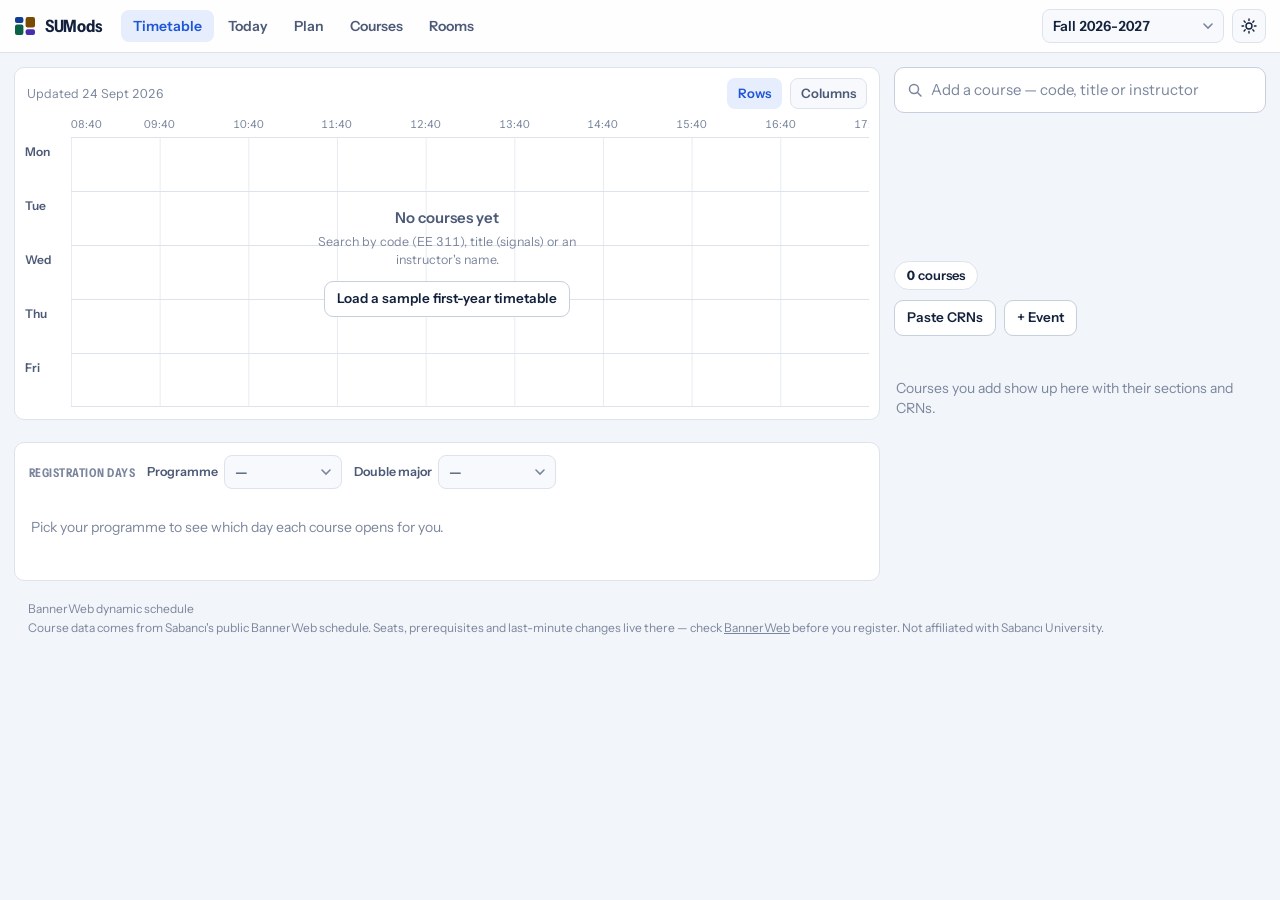
==== index.html @ 127caf5e "requirements popup with course pool, unify programme pickers, tighten grid spacing" ====
<!doctype html>
<html lang="en">
<head>
<meta charset="utf-8">
<meta name="viewport" content="width=device-width, initial-scale=1, viewport-fit=cover">
<title>SUMods — Sabancı timetable planner</title>
<meta name="description" content="Build your Sabancı University timetable from the live BannerWeb schedule: search courses, swap sections, spot clashes and copy CRNs for registration.">
<meta name="theme-color" content="#f2f5f9">
<link rel="preconnect" href="https://fonts.googleapis.com">
<link rel="preconnect" href="https://fonts.gstatic.com" crossorigin>
<link rel="stylesheet" href="https://fonts.googleapis.com/css2?family=Instrument+Sans:wdth,wght@75..100,400..700&display=swap">
<link rel="stylesheet" href="app.css">
<link rel="manifest" href="manifest.webmanifest">
<link rel="apple-touch-icon" href="icons/icon-192.png">
<link rel="icon" href="icons/icon-192.png">
</head>
<body>

<header class="topbar">
  <div class="brand">
    <svg width="22" height="22" viewBox="0 0 22 22" aria-hidden="true">
      <rect x="1" y="2" width="8.4" height="6" rx="2" fill="var(--c0-ink)"></rect>
      <rect x="11.6" y="2" width="9.4" height="10.6" rx="2" fill="var(--c2-ink)"></rect>
      <rect x="1" y="9.6" width="8.4" height="10.4" rx="2" fill="var(--c1-ink)"></rect>
      <rect x="11.6" y="14.2" width="9.4" height="5.8" rx="2" fill="var(--c4-ink)"></rect>
    </svg>
    <span>SUMods</span>
  </div>
  <nav class="tabs" role="tablist" aria-label="Sections">
    <button type="button" role="tab" data-view="timetable" aria-selected="true">Timetable</button>
    <button type="button" role="tab" data-view="today" aria-selected="false">Today</button>
    <button type="button" role="tab" data-view="plan" aria-selected="false">Plan</button>
    <button type="button" role="tab" data-view="courses" aria-selected="false">Courses</button>
    <button type="button" role="tab" data-view="rooms" aria-selected="false">Rooms</button>
  </nav>
  <div class="topbar-right">
    <select class="select" id="term-select" aria-label="Term"></select>
    <button class="icon-btn" id="theme-btn" type="button" aria-label="Theme"></button>
  </div>
</header>

<main>
  <div class="banner" id="preview-banner" hidden>
    <span>You're looking at a shared timetable.</span>
    <button class="btn primary" id="preview-keep" type="button">Save as mine</button>
    <button class="btn quiet" id="preview-drop" type="button">Back to my timetable</button>
  </div>

  <!-- ----------------------------------------------------------------- plan -->
  <section class="view" id="view-plan" hidden>
    <div id="plan-body"></div>
  </section>

  <!-- ---------------------------------------------------------------- today -->
  <section class="view" id="view-today" hidden>
    <div class="card today-card" id="today-body"></div>
  </section>

  <!-- ------------------------------------------------------------ timetable -->
  <section class="view" id="view-timetable">
    <div class="tt-layout">
      <div class="pane-search">
        <div class="search-wrap">
          <div class="search-field">
            <svg width="16" height="16" viewBox="0 0 16 16" fill="none" stroke="currentColor" stroke-width="1.5" stroke-linecap="round" aria-hidden="true"><circle cx="7" cy="7" r="4.5"></circle><path d="M10.5 10.5L14 14"></path></svg>
            <input id="search" type="search" autocomplete="off" spellcheck="false" placeholder="Add a course — code, title or instructor" aria-label="Add a course">
            <button class="search-clear" id="search-clear" type="button" aria-label="Clear">✕</button>
          </div>
          <div class="results" id="search-results" hidden></div>
        </div>
      </div>

      <div class="pane-grid">
        <div class="swapbar" id="swapbar" hidden></div>
        <div class="card grid-card">
          <div class="tt-toolbar">
            <span class="tt-meta" id="term-note"></span>
            <span class="spacer"></span>
            <button class="chip-btn" type="button" data-orientation="h" title="Days down the side">Rows</button>
            <button class="chip-btn" type="button" data-orientation="v" title="Days across the top">Columns</button>
          </div>
          <div id="grid"></div>
          <p class="tt-hint" id="hint" hidden>Tap a class to see the other slots it's taught in.</p>
        </div>
        <div class="tba-strip" id="tba-strip"></div>
        <div class="regdays card" id="regdays"></div>
      </div>

      <div class="pane-side">
        <div class="summary" id="summary"></div>
        <div class="actions" id="actions"></div>
        <div class="finals" id="finals"></div>
        <div class="course-list" id="course-list"></div>
      </div>
    </div>
  </section>

  <!-- -------------------------------------------------------------- courses -->
  <section class="view" id="view-courses" hidden>
    <div class="filters">
      <div class="search-wrap">
        <div class="search-field">
          <svg width="16" height="16" viewBox="0 0 16 16" fill="none" stroke="currentColor" stroke-width="1.5" stroke-linecap="round" aria-hidden="true"><circle cx="7" cy="7" r="4.5"></circle><path d="M10.5 10.5L14 14"></path></svg>
          <input id="cat-search" type="search" autocomplete="off" placeholder="Filter courses" aria-label="Filter courses">
        </div>
      </div>
      <select class="select" id="cat-subject" aria-label="Subject"></select>
      <div class="seg" id="cat-level">
        <button type="button" data-level="all" aria-pressed="true">All</button>
        <button type="button" data-level="ug" aria-pressed="false">Undergrad</button>
        <button type="button" data-level="gr" aria-pressed="false">Graduate</button>
      </div>
      <span class="cat-sub" id="cat-count"></span>
    </div>
    <div class="catalog" id="catalog"></div>
  </section>

  <!-- ---------------------------------------------------------------- rooms -->
  <section class="view" id="view-rooms" hidden>
    <div class="filters">
      <div class="search-wrap">
        <div class="search-field">
          <svg width="16" height="16" viewBox="0 0 16 16" fill="none" stroke="currentColor" stroke-width="1.5" stroke-linecap="round" aria-hidden="true"><circle cx="7" cy="7" r="4.5"></circle><path d="M10.5 10.5L14 14"></path></svg>
          <input id="room-search" type="search" autocomplete="off" placeholder="Filter rooms, e.g. FENS G0" aria-label="Filter rooms">
        </div>
      </div>
      <select class="select" id="room-day" aria-label="Day"></select>
      <select class="select" id="room-time" aria-label="Time"></select>
    </div>
    <div id="room-free"></div>
    <div class="room-grid-wrap" id="room-grid-wrap"></div>
  </section>

  <footer>
    <span id="source-note"></span><br>
    Course data comes from Sabancı's public BannerWeb schedule. Seats, prerequisites and last-minute changes live there —
    check <a href="https://suis.sabanciuniv.edu/prod/bwckschd.p_disp_dyn_sched" target="_blank" rel="noopener">BannerWeb</a> before you register.
    Not affiliated with Sabancı University.
  </footer>
</main>

<nav class="tabbar" aria-label="Sections">
  <button type="button" data-view="timetable" aria-selected="true">
    <svg width="18" height="18" viewBox="0 0 16 16" fill="none" stroke="currentColor" stroke-width="1.4" aria-hidden="true"><rect x="1.5" y="2.5" width="13" height="11" rx="1.5"></rect><path d="M1.5 6h13M6 6v7.5"></path></svg>
    Timetable
  </button>
  <button type="button" data-view="today" aria-selected="false">
    <svg width="18" height="18" viewBox="0 0 16 16" fill="none" stroke="currentColor" stroke-width="1.4" aria-hidden="true"><circle cx="8" cy="8" r="6.2"></circle><path d="M8 4.6V8l2.4 1.6"></path></svg>
    Today
  </button>
  <button type="button" data-view="plan" aria-selected="false">
    <svg width="18" height="18" viewBox="0 0 16 16" fill="none" stroke="currentColor" stroke-width="1.4" aria-hidden="true"><rect x="1.8" y="2.6" width="12.4" height="10.8" rx="1.6"></rect><path d="M1.8 6.2h12.4M5.6 6.2v7.2M10 2.6v10.8"></path></svg>
    Plan
  </button>
  <button type="button" data-view="courses" aria-selected="false">
    <svg width="18" height="18" viewBox="0 0 16 16" fill="none" stroke="currentColor" stroke-width="1.4" aria-hidden="true"><path d="M2.5 3.5h4a2 2 0 012 2v8a1.6 1.6 0 00-1.4-1H2.5zM13.5 3.5h-4a2 2 0 00-2 2v8a1.6 1.6 0 011.4-1h4.6z"></path></svg>
    Courses
  </button>
  <button type="button" data-view="rooms" aria-selected="false">
    <svg width="18" height="18" viewBox="0 0 16 16" fill="none" stroke="currentColor" stroke-width="1.4" aria-hidden="true"><path d="M4 2.5h8v11H4z"></path><circle cx="9.7" cy="8.2" r=".7" fill="currentColor" stroke="none"></circle></svg>
    Rooms
  </button>
</nav>

<div id="toast-host"></div>

<dialog id="dlg-crn">
  <div class="dlg-head">
    <h2>CRNs</h2>
    <button class="icon-btn" type="button" data-close aria-label="Close">✕</button>
  </div>
  <div class="dlg-body" id="crn-body"></div>
</dialog>

<dialog id="dlg-course">
  <div class="dlg-head">
    <h2 id="course-dlg-title">Course</h2>
    <button class="icon-btn" type="button" data-close aria-label="Close">✕</button>
  </div>
  <div class="dlg-body" id="course-body"></div>
  <div class="dlg-foot">
    <button class="btn primary" id="course-add" type="button">Add to timetable</button>
    <button class="btn quiet" type="button" data-close>Close</button>
  </div>
</dialog>

<dialog id="dlg-requirements" class="dlg-wide">
  <div class="dlg-head">
    <h2 id="req-dlg-title">Programme</h2>
    <button class="icon-btn" type="button" data-close aria-label="Close">✕</button>
  </div>
  <div class="req-tabs" id="req-tabs"></div>
  <div class="dlg-body" id="req-dlg-body"></div>
  <div class="dlg-foot">
    <button class="btn quiet" type="button" data-close>Close</button>
  </div>
</dialog>

<dialog id="dlg-event">
  <div class="dlg-head">
    <h2>Your own event</h2>
    <button class="icon-btn" type="button" data-close aria-label="Close">✕</button>
  </div>
  <div class="dlg-body">
    <p>Club meetings, a job, the gym — anything that isn't a course. It takes part in clash checks,
       the optimiser, the calendar file and the image.</p>
    <div class="event-grid">
      <label class="full">Title<input type="text" id="event-title" maxlength="40" placeholder="IEEE board meeting"></label>
      <label>Day<select class="select" id="event-day"></select></label>
      <label>Starts<input type="time" id="event-start" step="300"></label>
      <label>Ends<input type="time" id="event-end" step="300"></label>
      <label class="full">Where<input type="text" id="event-place" maxlength="40" placeholder="UC G030"></label>
    </div>
    <div class="palette" id="event-colors"></div>
  </div>
  <div class="dlg-foot">
    <button class="btn primary" id="event-save" type="button">Save</button>
    <button class="btn quiet" id="event-delete" type="button" hidden>Delete</button>
    <button class="btn quiet" type="button" data-close>Cancel</button>
  </div>
</dialog>

<dialog id="dlg-import">
  <div class="dlg-head">
    <h2>Import transcript</h2>
    <button class="icon-btn" type="button" data-close aria-label="Close">✕</button>
  </div>
  <div class="dlg-body" id="import-body"></div>
  <div class="dlg-foot">
    <button class="btn primary" id="import-apply" type="button" disabled>Add to my plan</button>
    <button class="btn quiet" type="button" data-close>Cancel</button>
  </div>
</dialog>

<dialog id="dlg-export">
  <div class="dlg-head">
    <h2>Add to calendar</h2>
    <button class="icon-btn" type="button" data-close aria-label="Close">✕</button>
  </div>
  <div class="dlg-body" id="export-body"></div>
  <div class="dlg-foot">
    <button class="btn primary" id="export-run" type="button">Download .ics</button>
    <button class="btn quiet" type="button" data-close>Cancel</button>
  </div>
</dialog>

<dialog id="dlg-arrange">
  <div class="dlg-head">
    <h2>Optimiser</h2>
    <button class="icon-btn" type="button" data-close aria-label="Close">✕</button>
  </div>
  <div class="dlg-body">
    <p>Goes through every valid section combination of the courses in your timetable and ranks the
       ones that fit what you ask for. Nothing changes until you pick an option.</p>
    <div class="opt-grid">
      <label>No class before<select class="select" id="opt-earliest">
        <option value="0">any time</option>
        <option value="580">09:40</option>
        <option value="640">10:40</option>
        <option value="700">11:40</option>
        <option value="760">12:40</option>
      </select></label>
      <label>Done by<select class="select" id="opt-latest">
        <option value="0">any time</option>
        <option value="930">15:30</option>
        <option value="990">16:30</option>
        <option value="1050">17:30</option>
        <option value="1110">18:30</option>
      </select></label>
    </div>
    <label class="opt"><input type="checkbox" id="opt-lunch"><span>Keep 12:40–13:30 free for lunch</span></label>
    <label class="opt"><input type="checkbox" id="opt-days" checked><span>Fewer days on campus</span></label>
    <label class="opt"><input type="checkbox" id="opt-gaps" checked><span>Fewer gaps between classes</span></label>
    <label class="opt"><input type="checkbox" id="opt-keep"><span>Keep the lecture sections I chose</span></label>
    <div class="opt" style="padding-bottom:0"><span>Keep a day clear</span></div>
    <div class="daychips">
      <button type="button" data-day="0" aria-pressed="false">Mon</button>
      <button type="button" data-day="1" aria-pressed="false">Tue</button>
      <button type="button" data-day="2" aria-pressed="false">Wed</button>
      <button type="button" data-day="3" aria-pressed="false">Thu</button>
      <button type="button" data-day="4" aria-pressed="false">Fri</button>
    </div>
    <div id="arrange-results"></div>
  </div>
  <div class="dlg-foot">
    <button class="btn primary" id="arrange-run" type="button">Find options</button>
    <button class="btn quiet" type="button" data-close>Close</button>
  </div>
</dialog>

<script src="config.js"></script>
<script src="app.js"></script>
<script>
  // offline use on a deployed site; the bundled single-file build carries its own data
  if ('serviceWorker' in navigator && location.protocol.startsWith('http') && !window.SUMODS_DATA) {
    window.addEventListener('load', () => navigator.serviceWorker.register('sw.js').catch(() => {}));
  }
</script>
</body>
</html>
---- app.css ----
/* SUMods — Sabancı University timetable planner */

:root {
  color-scheme: light;
  --ink: #13213c;
  --ink-2: #4c5a77;
  --ink-3: #7b869d;
  --paper: #f2f5f9;
  --surface: #ffffff;
  --surface-2: #f7f9fc;
  --rule: #dde3ec;
  --rule-2: #c6cfdd;
  --accent: #1f56d6;
  --accent-soft: #e6edfd;
  --accent-ink: #ffffff;
  --clash: #cc2038;
  --clash-soft: #fdeaec;
  --ok: #0d7a5f;
  --shadow: 0 6px 24px rgba(19, 33, 60, .13), 0 1px 3px rgba(19, 33, 60, .08);
  --radius: 10px;
  --lane: 54px;

  --c0-bg: #d9e6ff; --c0-ink: #123c97; --c0-edge: #a8c4f7;
  --c1-bg: #cdf0e6; --c1-ink: #0a6148; --c1-edge: #9adbc9;
  --c2-bg: #ffe6b6; --c2-ink: #7a4a00; --c2-edge: #f2c979;
  --c3-bg: #ffd9e0; --c3-ink: #9c1a3b; --c3-edge: #f5adbd;
  --c4-bg: #e5dcff; --c4-ink: #4c2cae; --c4-edge: #c3b2f4;
  --c5-bg: #d2eef8; --c5-ink: #0a566f; --c5-edge: #9bd3e8;
  --c6-bg: #ffdcc9; --c6-ink: #8e3a06; --c6-edge: #f5bb98;
  --c7-bg: #e2ecc6; --c7-ink: #465e08; --c7-edge: #c3d798;

  box-sizing: border-box;
  padding-top: env(safe-area-inset-top, 0px);
  padding-bottom: env(safe-area-inset-bottom, 0px);
}

@media (prefers-color-scheme: dark) {
  :root:not([data-theme="light"]) { color-scheme: dark; --ink: #e7ecf6; --ink-2: #a7b3c9; --ink-3: #7b8699;
    --paper: #0d1523; --surface: #141d2f; --surface-2: #19243a; --rule: #263248; --rule-2: #38465f;
    --accent: #7ba4ff; --accent-soft: #1c2c4d; --accent-ink: #0d1523; --clash: #ff6b81; --clash-soft: #3a1c26;
    --ok: #55c9a5; --shadow: 0 8px 28px rgba(0, 0, 0, .5), 0 1px 3px rgba(0, 0, 0, .4);
    --c0-bg: #1d3468; --c0-ink: #cadcff; --c0-edge: #2f4d90;
    --c1-bg: #104034; --c1-ink: #b6eedc; --c1-edge: #1d5f4e;
    --c2-bg: #4a3410; --c2-ink: #ffe1a6; --c2-edge: #6b4d1a;
    --c3-bg: #501d2b; --c3-ink: #ffcfd9; --c3-edge: #722b3f;
    --c4-bg: #32275f; --c4-ink: #ded3ff; --c4-edge: #483a85;
    --c5-bg: #103b4c; --c5-ink: #bfeaf7; --c5-edge: #1b566d;
    --c6-bg: #512710; --c6-ink: #ffd4bd; --c6-edge: #73391a;
    --c7-bg: #333f1b; --c7-ink: #dfeeb4; --c7-edge: #4b5c28;
  }
}

:root[data-theme="dark"] {
  color-scheme: dark; --ink: #e7ecf6; --ink-2: #a7b3c9; --ink-3: #7b8699;
  --paper: #0d1523; --surface: #141d2f; --surface-2: #19243a; --rule: #263248; --rule-2: #38465f;
  --accent: #7ba4ff; --accent-soft: #1c2c4d; --accent-ink: #0d1523; --clash: #ff6b81; --clash-soft: #3a1c26;
  --ok: #55c9a5; --shadow: 0 8px 28px rgba(0, 0, 0, .5), 0 1px 3px rgba(0, 0, 0, .4);
  --c0-bg: #1d3468; --c0-ink: #cadcff; --c0-edge: #2f4d90;
  --c1-bg: #104034; --c1-ink: #b6eedc; --c1-edge: #1d5f4e;
  --c2-bg: #4a3410; --c2-ink: #ffe1a6; --c2-edge: #6b4d1a;
  --c3-bg: #501d2b; --c3-ink: #ffcfd9; --c3-edge: #722b3f;
  --c4-bg: #32275f; --c4-ink: #ded3ff; --c4-edge: #483a85;
  --c5-bg: #103b4c; --c5-ink: #bfeaf7; --c5-edge: #1b566d;
  --c6-bg: #512710; --c6-ink: #ffd4bd; --c6-edge: #73391a;
  --c7-bg: #333f1b; --c7-ink: #dfeeb4; --c7-edge: #4b5c28;
}

.c0 { --bg: var(--c0-bg); --fg: var(--c0-ink); --edge: var(--c0-edge); }
.c1 { --bg: var(--c1-bg); --fg: var(--c1-ink); --edge: var(--c1-edge); }
.c2 { --bg: var(--c2-bg); --fg: var(--c2-ink); --edge: var(--c2-edge); }
.c3 { --bg: var(--c3-bg); --fg: var(--c3-ink); --edge: var(--c3-edge); }
.c4 { --bg: var(--c4-bg); --fg: var(--c4-ink); --edge: var(--c4-edge); }
.c5 { --bg: var(--c5-bg); --fg: var(--c5-ink); --edge: var(--c5-edge); }
.c6 { --bg: var(--c6-bg); --fg: var(--c6-ink); --edge: var(--c6-edge); }
.c7 { --bg: var(--c7-bg); --fg: var(--c7-ink); --edge: var(--c7-edge); }

*, *::before, *::after { box-sizing: inherit; }

html { scroll-padding-top: env(safe-area-inset-top, 0px); -webkit-text-size-adjust: 100%; }

body {
  margin: 0;
  background: var(--paper);
  color: var(--ink);
  font-family: "Instrument Sans", ui-sans-serif, system-ui, "Segoe UI", Roboto, "Helvetica Neue", Arial, sans-serif;
  font-size: 15px;
  line-height: 1.45;
  font-variant-numeric: tabular-nums;
  padding-bottom: 12px;
}

button, input, select, textarea { font: inherit; color: inherit; }
button { cursor: pointer; }
a { color: var(--accent); }

:focus-visible { outline: 2px solid var(--accent); outline-offset: 2px; border-radius: 4px; }

.sr { position: absolute; width: 1px; height: 1px; padding: 0; margin: -1px; overflow: hidden; clip-path: inset(50%); white-space: nowrap; }

/* ---------------------------------------------------------------- top bar */

.topbar {
  position: sticky;
  top: env(safe-area-inset-top, 0px);
  z-index: 40;
  display: flex;
  align-items: center;
  gap: 14px;
  padding: 9px max(14px, env(safe-area-inset-left)) 9px max(14px, env(safe-area-inset-right));
  background: color-mix(in srgb, var(--surface) 88%, transparent);
  backdrop-filter: blur(12px);
  border-bottom: 1px solid var(--rule);
}

.brand { display: flex; align-items: center; gap: 9px; font-weight: 700; letter-spacing: -.015em; font-size: 17px; }
.brand svg { display: block; }
.brand span { font-stretch: 88%; }

.tabs { display: none; gap: 2px; margin-left: 6px; }
.tabs button {
  border: 0; background: none; color: var(--ink-2); padding: 6px 12px; border-radius: 8px;
  font-weight: 600; font-size: 14px;
}
.tabs button[aria-selected="true"] { background: var(--accent-soft); color: var(--accent); }
.tabs button:hover { color: var(--ink); }

.topbar-right { margin-left: auto; display: flex; align-items: center; gap: 8px; }

.select {
  appearance: none; -webkit-appearance: none;
  background: var(--surface-2) url("data:image/svg+xml,%3Csvg xmlns='http://www.w3.org/2000/svg' width='10' height='7'%3E%3Cpath d='M1 1l4 4 4-4' fill='none' stroke='%237b869d' stroke-width='1.6' stroke-linecap='round'/%3E%3C/svg%3E") no-repeat right 10px center;
  border: 1px solid var(--rule); border-radius: 8px;
  padding: 6px 28px 6px 10px; font-size: 14px; font-weight: 600; max-width: 62vw;
  text-overflow: ellipsis;
}

.icon-btn {
  width: 34px; height: 34px; display: grid; place-items: center;
  border: 1px solid var(--rule); border-radius: 8px; background: var(--surface-2);
}
.icon-btn:hover { border-color: var(--rule-2); }

/* ---------------------------------------------------------------- layout */

main { padding: 14px max(14px, env(safe-area-inset-left)) 0 max(14px, env(safe-area-inset-right)); }
.view[hidden] { display: none; }

.tt-layout { display: grid; gap: 14px; grid-template-areas: "search" "grid" "side"; }
.pane-search { grid-area: search; }
.pane-grid { grid-area: grid; min-width: 0; }
.pane-side { grid-area: side; min-width: 0; }

@media (min-width: 1080px) {
  .tt-layout {
    grid-template-columns: minmax(0, 1fr) 372px;
    grid-template-areas: "grid search" "grid side";
    align-items: start;
  }
  .pane-side { position: sticky; top: 76px; max-height: calc(100dvh - 96px); overflow: auto; padding-right: 2px; }
}

.card { background: var(--surface); border: 1px solid var(--rule); border-radius: var(--radius); }

/* ---------------------------------------------------------------- search */

.search-wrap { position: relative; }
.search-field { display: flex; align-items: center; gap: 8px; background: var(--surface); border: 1px solid var(--rule-2); border-radius: var(--radius); padding: 0 12px; }
.search-field:focus-within { border-color: var(--accent); box-shadow: 0 0 0 3px var(--accent-soft); }
.search-field svg { flex: none; color: var(--ink-3); }
.search-field input { flex: 1; border: 0; background: none; padding: 11px 0; font-size: 15px; min-width: 0; appearance: none; -webkit-appearance: none; }
.search-field input:focus { outline: none; }
.search-field input::placeholder { color: var(--ink-3); }
.search-clear { border: 0; background: none; color: var(--ink-3); padding: 4px; display: none; }
.search-field.filled .search-clear { display: block; }

.results {
  position: absolute; left: 0; right: 0; top: calc(100% + 6px); z-index: 30;
  background: var(--surface); border: 1px solid var(--rule); border-radius: var(--radius);
  box-shadow: var(--shadow); max-height: min(58vh, 420px); overflow: auto; padding: 4px;
}
.results[hidden] { display: none; }
.res {
  display: flex; align-items: baseline; gap: 8px; width: 100%; text-align: left;
  border: 0; background: none; border-radius: 8px; padding: 8px 10px;
}
.res:hover, .res.active { background: var(--surface-2); }
.res.active { box-shadow: inset 0 0 0 1px var(--rule-2); }
.res-code { font-weight: 700; font-stretch: 84%; letter-spacing: .01em; flex: none; }
.res-title { color: var(--ink-2); font-size: 13.5px; overflow: hidden; text-overflow: ellipsis; white-space: nowrap; }
.res-tag { margin-left: auto; flex: none; font-size: 12px; color: var(--ink-3); }
.res-tag.added { color: var(--ok); font-weight: 600; }
.res-empty { padding: 12px; color: var(--ink-3); font-size: 14px; }

/* ---------------------------------------------------------------- timetable */

.grid-card { padding: 10px 10px 12px; overflow: hidden; }

.tt-toolbar { display: flex; align-items: center; gap: 8px; padding: 0 2px 8px; }
.tt-toolbar .spacer { flex: 1; }
.chip-btn {
  border: 1px solid var(--rule); background: var(--surface-2); border-radius: 8px;
  padding: 5px 10px; font-size: 13px; font-weight: 600; color: var(--ink-2);
  display: inline-flex; align-items: center; gap: 6px;
}
.chip-btn:hover { border-color: var(--rule-2); color: var(--ink); }
.chip-btn[aria-pressed="true"] { background: var(--accent-soft); border-color: transparent; color: var(--accent); }
.tt-meta { font-size: 12.5px; color: var(--ink-3); }

.tt-scroll { overflow-x: auto; overflow-y: hidden; }
.tt-hint { margin: 8px 2px 0; font-size: 12.5px; color: var(--ink-3); }
.tt-hint[hidden] { display: none; }

.tt { --label-w: 46px; user-select: none; }
.tt-h { min-width: calc(var(--label-w) + var(--hours) * 78px); }
.tt-row { display: grid; grid-template-columns: var(--label-w) minmax(0, 1fr); }
.tt-axis { position: relative; height: 20px; }
.tt-tick { position: absolute; top: 0; font-size: 11px; color: var(--ink-3); transform: translateX(-50%); }
.tt-tick:first-child { transform: none; }
.tt-dlabel { font-size: 12px; font-weight: 600; color: var(--ink-2); padding-top: 6px; }
.tt-dlabel.today { color: var(--accent); }
.tt-track {
  position: relative; height: calc(var(--lanes) * var(--lane));
  border-top: 1px solid var(--rule);
  background-image: linear-gradient(to right, color-mix(in srgb, var(--rule) 70%, transparent) 1px, transparent 1px);
  background-size: calc(100% / var(--hours)) 100%;
}
.tt-row:last-child .tt-track { border-bottom: 1px solid var(--rule); }

.tt-v { --ppm: .86; }
.tt-vhead, .tt-vbody { display: grid; grid-template-columns: var(--label-w) repeat(var(--days), minmax(0, 1fr)); }
.tt-vhead { position: sticky; top: 0; background: var(--surface); z-index: 5; }
.tt-vname { font-size: 12px; font-weight: 600; color: var(--ink-2); text-align: center; padding: 2px 0 6px; }
.tt-vname.today { color: var(--accent); }
.tt-vbody { position: relative; margin-top: 9px; height: calc(var(--mins) * var(--ppm) * 1px); }
.tt-vaxis { position: relative; border-right: 1px solid var(--rule); }
.tt-vaxis span { position: absolute; right: 6px; font-size: 11px; color: var(--ink-3); transform: translateY(-6px); }
.tt-vcol {
  position: relative; border-right: 1px solid var(--rule);
  background-image: linear-gradient(to bottom, color-mix(in srgb, var(--rule) 70%, transparent) 1px, transparent 1px);
  background-size: 100% calc(60 * var(--ppm) * 1px);
}
.tt-vcol:last-child { border-right: 0; }

.blk {
  position: absolute; border: 0; border-radius: 9px; padding: 4px 7px; overflow: hidden;
  text-align: left; display: block; background: var(--bg); color: var(--fg);
  box-shadow: inset 0 0 0 1px var(--edge), 0 1px 2px rgba(19, 33, 60, .07);
  font-size: 12px; line-height: 1.25;
}
.blk .b-code {
  display: block; font-weight: 700; font-stretch: 78%; letter-spacing: .01em; font-size: 12.5px;
  white-space: nowrap; overflow: hidden; text-overflow: ellipsis;
}
.tt-v .blk { font-size: 11.5px; line-height: 1.2; padding: 3px 6px; }
.tt-v .blk .b-code { font-size: 11.5px; }
.blk.short .b-code, .blk.tiny .b-code { font-size: 11px; }
.blk .b-grp {
  display: block; font-weight: 600; font-stretch: 84%; opacity: .85;
  white-space: nowrap; overflow: hidden; text-overflow: ellipsis;
}
.blk .b-where { display: block; font-stretch: 78%; opacity: .72; white-space: nowrap; text-overflow: ellipsis; overflow: hidden; }
.blk.short .b-where { display: none; }
.blk.tiny .b-grp, .blk.tiny .b-where { display: none; }
.blk.clash { box-shadow: inset 0 0 0 2px var(--clash), 0 1px 3px rgba(19, 33, 60, .1); }
.blk.dim { opacity: .4; }
.blk.active { box-shadow: inset 0 0 0 2px var(--accent), 0 1px 3px rgba(19, 33, 60, .1); }
.blk.ghost {
  background: color-mix(in srgb, var(--bg) 40%, var(--surface));
  border: 2px dashed color-mix(in srgb, var(--fg) 65%, transparent);
  box-shadow: none;
}
.blk.ghost:hover { background: var(--bg); border-color: var(--fg); }
.blk.ghost.will-clash { border-color: var(--clash); color: var(--clash); }

.now-line { position: absolute; background: var(--clash); pointer-events: none; z-index: 4; }
.tt-h .now-line { top: 0; bottom: 0; width: 2px; }
.tt-v .now-line { left: 0; right: 0; height: 2px; }

.tt-empty { position: absolute; inset: 0; display: grid; place-items: center; text-align: center; padding: 20px; }
.tt-empty p { margin: 0 0 4px; color: var(--ink-2); font-weight: 600; }
.tt-empty small { color: var(--ink-3); display: block; max-width: 34ch; margin: 0 auto 12px; }

.swapbar {
  display: flex; align-items: center; gap: 10px; margin-bottom: 10px;
  background: var(--accent-soft); color: var(--accent); border-radius: var(--radius); padding: 8px 10px; font-size: 13.5px; font-weight: 600;
}
.swapbar[hidden] { display: none; }
.swapbar button { margin-left: auto; border: 0; background: var(--accent); color: var(--accent-ink); border-radius: 7px; padding: 5px 11px; font-size: 13px; font-weight: 600; }

.tba-strip { display: flex; flex-wrap: wrap; gap: 6px; margin-top: 10px; align-items: center; font-size: 12.5px; color: var(--ink-3); }
.tba-strip .tba-item { background: var(--surface-2); border: 1px solid var(--rule); border-radius: 999px; padding: 3px 9px; color: var(--ink-2); font-weight: 600; }

/* ---------------------------------------------------------------- summary + course list */

.summary { display: flex; flex-wrap: wrap; gap: 8px; align-items: center; margin-bottom: 10px; }
.stat { background: var(--surface); border: 1px solid var(--rule); border-radius: 999px; padding: 4px 12px; font-size: 13px; font-weight: 600; }
.stat b { font-weight: 700; }
.stat.warn { color: var(--clash); border-color: color-mix(in srgb, var(--clash) 40%, var(--rule)); background: var(--clash-soft); }
.actions { display: flex; flex-wrap: wrap; gap: 8px; margin-bottom: 12px; }
.btn {
  border: 1px solid var(--rule-2); background: var(--surface); border-radius: 9px; padding: 7px 12px;
  font-size: 13.5px; font-weight: 600; display: inline-flex; align-items: center; gap: 7px;
}
.btn:hover { border-color: var(--ink-3); }
.btn.primary { background: var(--accent); border-color: transparent; color: var(--accent-ink); }
.btn.primary:hover { filter: brightness(1.06); }
.btn.quiet { border-color: transparent; background: none; color: var(--ink-2); }
.btn.quiet:hover { background: var(--surface-2); }

.course-list { display: grid; gap: 10px; }
.course {
  background: var(--surface); border: 1px solid var(--rule); border-radius: var(--radius);
  padding: 10px 12px 11px; border-left: 4px solid var(--edge);
}
.course.hidden-course { opacity: .55; }
.course-top { display: flex; align-items: flex-start; gap: 8px; }
.course-code { font-weight: 700; font-stretch: 84%; letter-spacing: .01em; }
.course-title { color: var(--ink-2); font-size: 13.5px; }
.course-top .grow { flex: 1; min-width: 0; }
.course-btns { display: flex; gap: 2px; flex: none; }
.course-btns button { border: 0; background: none; color: var(--ink-3); border-radius: 7px; width: 28px; height: 28px; display: grid; place-items: center; }
.course-btns button:hover { background: var(--surface-2); color: var(--ink); }
.swatch { width: 15px; height: 15px; border-radius: 5px; border: 0; background: var(--bg); box-shadow: inset 0 0 0 1px var(--edge); margin-top: 4px; flex: none; }
.palette { display: flex; gap: 6px; margin: 8px 0 2px; }
.palette button { width: 22px; height: 22px; border-radius: 6px; border: 0; box-shadow: inset 0 0 0 1px var(--edge); }
.palette button[aria-pressed="true"] { outline: 2px solid var(--ink); outline-offset: 2px; }

.comp-row { display: grid; grid-template-columns: auto minmax(0, 1fr); gap: 8px; align-items: center; margin-top: 8px; }
.comp-name { font-size: 12.5px; font-weight: 700; font-stretch: 84%; color: var(--ink-2); }
.comp-row select { width: 100%; }
.course-note { font-size: 12.5px; color: var(--ink-3); margin-top: 7px; }
.course-note.clash { color: var(--clash); font-weight: 600; }
.course-note.muted { color: var(--ink-3); font-size: 12.5px; }
.note-action { border: 0; background: none; padding: 0; font: inherit; font-weight: 700; color: inherit; text-decoration: underline; cursor: pointer; }
.course-note.clash .note-action { color: var(--clash); }
.course-note.muted .note-action { color: var(--accent); }

.empty-note { color: var(--ink-3); font-size: 14px; padding: 14px 2px; }

/* ---------------------------------------------------------------- courses + rooms views */

.filters { display: flex; flex-wrap: wrap; gap: 8px; margin-bottom: 12px; align-items: center; }
.filters .search-wrap { flex: 1 1 240px; }
.seg { display: inline-flex; background: var(--surface-2); border: 1px solid var(--rule); border-radius: 9px; padding: 2px; }
.seg button { border: 0; background: none; padding: 5px 11px; border-radius: 7px; font-size: 13px; font-weight: 600; color: var(--ink-2); }
.seg button[aria-pressed="true"] { background: var(--surface); color: var(--ink); box-shadow: 0 1px 2px rgba(19, 33, 60, .1); }

.catalog { display: grid; gap: 8px; }
.cat-item { background: var(--surface); border: 1px solid var(--rule); border-radius: var(--radius); }
.cat-head { display: flex; align-items: center; gap: 10px; padding: 10px 12px; width: 100%; background: none; border: 0; text-align: left; }
.cat-head .grow { flex: 1; min-width: 0; }
.cat-code { font-weight: 700; font-stretch: 84%; }
.cat-title { color: var(--ink-2); font-size: 13.5px; }
.cat-sub { color: var(--ink-3); font-size: 12.5px; margin-top: 2px; }
.cat-head .cat-sub { display: block; }
.cat-add { flex: none; }
.cat-body { padding: 0 12px 12px; display: none; }
.cat-item.open .cat-body { display: block; }
.sec-table { width: 100%; border-collapse: collapse; font-size: 13px; }
.sec-table caption { text-align: left; font-weight: 700; font-size: 12.5px; color: var(--ink-2); padding: 10px 0 4px; font-stretch: 84%; }
.sec-table th { text-align: left; font-weight: 600; font-size: 11.5px; color: var(--ink-3); padding: 2px 8px 2px 0; }
.sec-table td { padding: 3px 8px 3px 0; border-top: 1px solid var(--rule); vertical-align: top; }
.sec-table td:first-child { font-weight: 700; font-stretch: 86%; white-space: nowrap; }
.sec-table .muted { color: var(--ink-3); }

.detail-head { margin-bottom: 4px; }
.detail-meta { color: var(--ink-3); font-size: 12.5px; margin: 0 0 8px; }
.detail-desc { font-size: 14px; line-height: 1.55; margin: 0 0 10px; max-width: 72ch; }
.detail-desc.muted { color: var(--ink-3); font-size: 13px; }
.detail-extra { font-size: 13px; margin: 0 0 6px; color: var(--ink-2); max-width: 72ch; }
.detail-extra b { font-weight: 700; font-stretch: 86%; }
.detail-links { display: flex; flex-wrap: wrap; gap: 6px; margin: 10px 0 4px; }
.detail-links .btn { text-decoration: none; font-size: 12.5px; padding: 5px 10px; }
.course-note.warn { color: var(--c2-ink); font-weight: 600; }
:root[data-theme="dark"] .course-note.warn, :root:not([data-theme="light"]) .course-note.warn { color: #ffc766; }

.req-grid { display: grid; gap: 10px; grid-template-columns: repeat(auto-fill, minmax(220px, 1fr)); margin-bottom: 16px; }
.req-card { background: var(--surface); border: 1px solid var(--rule); border-radius: var(--radius); padding: 10px 12px; }
.req-card { display: block; width: 100%; text-align: left; font: inherit; color: inherit; cursor: pointer; }
.req-card:hover { border-color: var(--accent); }

.dlg-wide { width: min(640px, calc(100vw - 28px)); }
.req-tabs { display: flex; flex-wrap: wrap; gap: 4px; padding: 0 16px 10px; border-bottom: 1px solid var(--rule); }
.req-tab { border: 0; background: var(--surface-2); border-radius: 7px; padding: 5px 10px; font-size: 12.5px; font-weight: 600; color: var(--ink-2); }
.req-tab.active { background: var(--accent); color: var(--accent-ink); }
.req-pool-bar { margin: 8px 0; }
.req-pool-legend { display: flex; gap: 14px; font-size: 12px; color: var(--ink-2); margin-bottom: 10px; }
.req-pool-legend .req-pool-dot { display: inline-block; margin-right: 5px; }
.req-pool-list { display: grid; gap: 1px; background: var(--rule); border: 1px solid var(--rule); border-radius: 9px; overflow: hidden; }
.req-pool-row { display: grid; grid-template-columns: 10px auto 1fr auto auto; align-items: center; gap: 9px; padding: 7px 10px; background: var(--surface); font-size: 13px; }
.req-pool-credits { font-size: 11px; color: var(--ink-3); white-space: nowrap; }
.req-pool-dot { width: 8px; height: 8px; border-radius: 50%; background: var(--ink-3); }
.req-pool-code { font-weight: 700; font-stretch: 84%; white-space: nowrap; }
.req-pool-title { color: var(--ink-3); overflow: hidden; text-overflow: ellipsis; white-space: nowrap; }
.req-pool-status { font-size: 11.5px; font-weight: 600; color: var(--ink-3); white-space: nowrap; }
.req-pool-row.req-pool-taken .req-pool-dot { background: var(--ok); }
.req-pool-row.req-pool-taken .req-pool-status { color: var(--ok); }
.req-pool-row.req-pool-taken { background: color-mix(in srgb, var(--ok) 7%, var(--surface)); }
.req-pool-row.req-pool-planned .req-pool-dot { background: var(--c2-ink); }
.req-pool-row.req-pool-planned .req-pool-status { color: var(--c2-ink); }
.req-pool-row.req-pool-planned { background: color-mix(in srgb, var(--c2-bg) 55%, var(--surface)); }
.req-pool-row.req-pool-failed .req-pool-dot { background: var(--clash); }
.req-pool-row.req-pool-failed .req-pool-status { color: var(--clash); }
.req-pool-row.req-pool-open .req-pool-title { color: var(--ink-3); }
.req-pool-legend .req-pool-taken { background: var(--ok); }
.req-pool-legend .req-pool-planned { background: var(--c2-ink); }
.req-pool-legend .req-pool-open { background: var(--ink-3); }
.req-card { cursor: pointer; }
.req-card:hover { border-color: var(--rule-2); }
.req-card.open { border-color: var(--accent); }
.req-detail { margin-top: 9px; padding-top: 8px; border-top: 1px solid var(--rule); display: grid; gap: 6px; }
.req-detail-row { display: grid; grid-template-columns: auto 1fr auto; gap: 6px 8px; align-items: baseline; font-size: 12.5px; }
.req-detail-code { font-weight: 700; font-stretch: 84%; }
.req-detail-title { color: var(--ink-2); overflow: hidden; text-overflow: ellipsis; white-space: nowrap; }
.req-detail-term { color: var(--ink-3); white-space: nowrap; }
.req-detail-sub { grid-column: 1 / -1; color: var(--accent); font-size: 11.5px; }
.req-top { display: flex; justify-content: space-between; gap: 8px; font-size: 13px; margin-bottom: 7px; }
.req-top span { color: var(--ink-3); font-variant-numeric: tabular-nums; }
.bar { height: 6px; border-radius: 99px; background: var(--surface-2); box-shadow: inset 0 0 0 1px var(--rule); overflow: hidden; }
.bar { position: relative; }
.bar span { display: block; height: 100%; background: color-mix(in srgb, var(--accent) 45%, transparent); }
.bar i { position: absolute; inset: 0 auto 0 0; background: var(--accent); }
.req-missing { font-size: 12px; color: var(--ink-3); margin: 7px 0 0; }

.plan-grid { display: grid; gap: 12px; grid-template-columns: repeat(auto-fill, minmax(250px, 1fr)); }
.sem-card { background: var(--surface); border: 1px solid var(--rule); border-radius: var(--radius); padding: 10px 12px 11px; }
.sem-head { display: flex; justify-content: space-between; font-size: 13px; margin-bottom: 8px; }
.sem-head span { color: var(--ink-3); }
.sem-row { display: grid; grid-template-columns: auto minmax(0, 1fr) auto auto auto; gap: 8px; align-items: center; padding: 4px 0; border-top: 1px solid var(--rule); }
.grade-select { border: 1px solid var(--rule); border-radius: 6px; background: var(--surface-2); font-size: 11.5px; font-weight: 700; padding: 1px 4px; width: 46px; }
.add-term { border-style: dashed; }
.sem-head span { display: inline-flex; align-items: center; gap: 6px; }
.import-list { display: grid; gap: 6px; margin: 8px 0 4px; }
.import-row { display: grid; grid-template-columns: auto minmax(0, 1fr); gap: 10px; font-size: 12.5px; padding: 6px 8px; background: var(--surface-2); border-radius: 8px; }
.import-row span { color: var(--ink-3); }
#import-file { width: 100%; font-size: 13px; padding: 10px; border: 1px dashed var(--rule-2); border-radius: 9px; background: var(--surface-2); }
.sem-row.warn { color: var(--c2-ink); }
.sem-code { border: 0; background: none; padding: 0; font-weight: 700; font-stretch: 84%; font-size: 13px; color: inherit; }
.sem-code:hover { color: var(--accent); }
.sem-title { color: var(--ink-3); font-size: 12px; overflow: hidden; text-overflow: ellipsis; white-space: nowrap; }
.sem-cr { font-size: 12px; color: var(--ink-3); font-variant-numeric: tabular-nums; }
.sem-x { border: 0; background: none; color: var(--ink-3); font-size: 12px; padding: 0 2px; }
.sem-x:hover { color: var(--clash); }
.sem-issue { grid-column: 1 / -1; font-size: 11.5px; color: var(--c2-ink); }
.sem-plus { width: 100%; margin-top: 8px; border: 1px dashed var(--rule-2); background: none; color: var(--ink-3); border-radius: 8px; padding: 6px; font-size: 12.5px; font-weight: 600; }
.sem-plus:hover { border-color: var(--accent); color: var(--accent); }
.sem-add { margin-top: 8px; }
.sem-input { width: 100%; border: 1px solid var(--accent); border-radius: 8px; padding: 6px 9px; font-size: 13px; background: var(--surface-2); }
.sem-results { margin-top: 4px; max-height: 190px; overflow: auto; }
.sem-results .res { padding: 5px 7px; font-size: 12.5px; }
:root[data-theme="dark"] .sem-row.warn, :root:not([data-theme="light"]) .sem-row.warn,
:root[data-theme="dark"] .sem-issue, :root:not([data-theme="light"]) .sem-issue { color: #ffc766; }

.today-card { padding: 16px 16px 18px; max-width: 720px; }
.today-date { font-size: 15px; font-weight: 700; margin: 0 0 12px; letter-spacing: -.01em; }
.today-row { display: grid; grid-template-columns: auto minmax(0, 1fr) auto; gap: 12px; align-items: center; padding: 10px 0; border-top: 1px solid var(--rule); }
.today-row:first-of-type { border-top: 0; }
.today-time { font-weight: 700; font-size: 15px; font-variant-numeric: tabular-nums; }
.today-time small { display: block; font-weight: 400; font-size: 12px; color: var(--ink-3); }
.today-main { display: grid; gap: 2px; min-width: 0; }
.today-code { font-weight: 700; font-stretch: 84%; justify-self: start; background: var(--bg); color: var(--fg); border-radius: 6px; padding: 1px 7px; }
.today-where { color: var(--ink-3); font-size: 12.5px; }
.today-status { font-size: 12.5px; color: var(--ink-3); font-weight: 600; }
.today-row.past { opacity: .5; }
.today-row.live .today-status { color: var(--accent); }
.today-row.live { background: var(--accent-soft); border-radius: 9px; padding-left: 10px; padding-right: 10px; }

.blk.custom { background-image: repeating-linear-gradient(135deg, transparent 0 7px, color-mix(in srgb, var(--fg) 9%, transparent) 7px 9px); }
.events-list { display: grid; gap: 6px; margin-bottom: 12px; }
.event-row { display: grid; grid-template-columns: auto 1fr auto; gap: 8px; align-items: baseline; text-align: left; width: 100%;
  background: var(--surface); border: 1px solid var(--rule); border-radius: 9px; padding: 7px 10px; font-size: 13px; }
.event-row:hover { border-color: var(--accent); }
.event-grid { display: grid; grid-template-columns: repeat(3, minmax(0, 1fr)); gap: 10px; margin-bottom: 10px; }
.event-grid label { display: grid; gap: 4px; font-size: 12.5px; color: var(--ink-2); font-weight: 600; }
.event-grid .full { grid-column: 1 / -1; }
.event-grid input { border: 1px solid var(--rule-2); border-radius: 8px; padding: 7px 9px; background: var(--surface-2); font-size: 14px; width: 100%; }
.reg-today { background: var(--accent-soft); color: var(--accent); font-weight: 700; font-size: 13px; border-radius: 9px; padding: 7px 10px; margin: 10px 0 0; }
.day-badge.today { box-shadow: 0 0 0 2px var(--accent); }

.workload { margin-top: 14px; }
.workload h3, .pg-wrap h3 { font-size: 12px; font-weight: 700; color: var(--ink-3); margin: 0 0 6px; font-stretch: 84%; text-transform: uppercase; letter-spacing: .04em; }
.wl-bar { display: flex; height: 12px; border-radius: 99px; overflow: hidden; background: var(--surface-2); box-shadow: inset 0 0 0 1px var(--rule); }
.wl-seg { display: block; height: 100%; background: var(--fg); }
.wl-seg.study { background: repeating-linear-gradient(135deg, var(--rule-2) 0 4px, transparent 4px 8px); }
.wl-legend { display: flex; flex-wrap: wrap; gap: 12px; font-size: 12.5px; margin: 7px 0 4px; }
.wl-legend i { display: inline-block; width: 9px; height: 9px; border-radius: 3px; margin-right: 5px; background: var(--fg); vertical-align: 0; }
.wl-legend i.study { background: repeating-linear-gradient(135deg, var(--rule-2) 0 3px, transparent 3px 6px); box-shadow: inset 0 0 0 1px var(--rule-2); }

.pg-wrap { margin-top: 14px; overflow-x: auto; }
.pg { display: block; width: 100%; height: auto; }
.pg-head { font-size: 10.5px; fill: var(--ink-3); font-weight: 700; letter-spacing: .04em; text-transform: uppercase; }
.pg-edge { fill: none; stroke: var(--rule-2); stroke-width: 1.4; }
.pg-node { cursor: pointer; }
.pg-node rect { fill: var(--surface-2); stroke: var(--rule-2); }
.pg-node text { font-size: 12px; font-weight: 700; fill: var(--ink); font-family: inherit; }
.pg-node:hover rect, .pg-node:focus rect { stroke: var(--accent); }
.pg-node.center rect { fill: var(--accent); stroke: var(--accent); }
.pg-node.center text { fill: var(--accent-ink); }
.pg-node.alt rect { stroke-dasharray: 4 3; }
.pg-node.off text { fill: var(--ink-3); }

.seat { display: inline-block; font-size: 11.5px; font-weight: 700; border-radius: 999px; padding: 1px 7px; white-space: nowrap; }
.seat.ok { background: var(--c1-bg); color: var(--c1-ink); }
.seat.low { background: var(--c2-bg); color: var(--c2-ink); }
.seat.full { background: var(--clash-soft); color: var(--clash); }
.seat-note { font-size: 12px; color: var(--ink-3); display: flex; align-items: center; gap: 8px; margin: 6px 0 0; }
.crn-row .seat { margin-left: 6px; }

.regdays { margin-top: 12px; padding: 12px 14px 14px; }
.regdays:empty { display: none; }
.reg-head { display: flex; flex-wrap: wrap; gap: 12px; align-items: center; margin-bottom: 8px; }
.reg-head .side-head { margin: 0; }
.reg-pick { display: inline-flex; align-items: center; gap: 6px; font-size: 12.5px; color: var(--ink-2); font-weight: 600; }
.reg-table { width: 100%; border-collapse: collapse; font-size: 13px; }
.reg-table th { text-align: left; font-size: 11px; color: var(--ink-3); font-weight: 600; padding-bottom: 4px; }
.reg-table td { padding: 5px 8px 5px 0; border-top: 1px solid var(--rule); vertical-align: middle; }
.reg-code { font-weight: 700; font-stretch: 84%; color: var(--fg); }
.day-badge { display: inline-block; border-radius: 999px; padding: 1px 9px; font-size: 11.5px; font-weight: 700; }
.day-badge.d1 { background: var(--c1-bg); color: var(--c1-ink); }
.day-badge.d2 { background: var(--c2-bg); color: var(--c2-ink); }
.day-badge.d3 { background: var(--c0-bg); color: var(--c0-ink); }
.day-badge.none { background: var(--clash-soft); color: var(--clash); }
.reg-crns { display: flex; flex-wrap: wrap; gap: 4px; }
.crn-chip { border: 1px solid var(--rule); background: var(--surface-2); border-radius: 6px; padding: 1px 7px; font-size: 12px; font-variant-numeric: tabular-nums; }
.crn-chip:hover { border-color: var(--accent); color: var(--accent); }
.reg-flags { font-size: 11.5px; color: var(--ink-3); }
.restricted-row { background: color-mix(in srgb, var(--c2-bg) 35%, transparent); }
.restrict-badge {
  display: inline-block; font-size: 10.5px; font-weight: 700; text-transform: uppercase; letter-spacing: .02em;
  background: var(--c2-bg); color: var(--c2-ink); border-radius: 5px; padding: 1px 6px; margin-left: 4px; vertical-align: 1px; cursor: help;
}

.side-head { font-size: 12px; font-weight: 700; color: var(--ink-3); margin: 0 0 6px; font-stretch: 84%; text-transform: uppercase; letter-spacing: .04em; }
.finals { margin-bottom: 14px; }
.final-row { display: grid; grid-template-columns: auto 1fr auto; gap: 8px; align-items: baseline; font-size: 13px; padding: 5px 0; border-bottom: 1px solid var(--rule); }
.final-row:last-of-type { border-bottom: 0; }
.final-code { font-weight: 700; font-stretch: 84%; background: var(--bg); color: var(--fg); border-radius: 5px; padding: 1px 6px; }
.final-where { color: var(--ink-3); font-size: 12.5px; }
.final-row.clash { color: var(--clash); }

.reqs { margin-top: 14px; }
.reqs h3 { font-size: 12px; font-weight: 700; color: var(--ink-3); margin: 12px 0 5px; font-stretch: 84%; text-transform: uppercase; letter-spacing: .04em; }
.req-list { list-style: none; margin: 0; padding-left: 0; }
.req-list .req-list { padding-left: 16px; border-left: 1px solid var(--rule); margin: 4px 0 4px 8px; }
.req-list li { margin: 3px 0; }
.req {
  border: 1px solid var(--rule-2); background: var(--surface-2); border-radius: 7px;
  padding: 2px 8px; font-size: 12.5px; font-weight: 700; font-stretch: 86%;
}
.req:hover { border-color: var(--accent); color: var(--accent); }
.req-off { color: var(--ink-3); border-style: dashed; cursor: default; }
.req-or { font-size: 12px; color: var(--ink-3); }
.req-opens { display: flex; flex-wrap: wrap; gap: 5px; margin: 0; }

.opt-grid { display: flex; gap: 12px; flex-wrap: wrap; margin: 6px 0 4px; }
.opt-grid label { display: grid; gap: 4px; font-size: 12.5px; color: var(--ink-2); font-weight: 600; }
.option {
  display: grid; grid-template-columns: auto minmax(0, 1fr) auto; gap: 10px; align-items: center;
  width: 100%; text-align: left; background: var(--surface-2); border: 1px solid var(--rule);
  border-radius: 10px; padding: 9px 11px; margin-bottom: 6px;
}
.option:hover { border-color: var(--accent); }
.option-rank { width: 22px; height: 22px; display: grid; place-items: center; border-radius: 7px; background: var(--ink); color: var(--paper); font-size: 12px; font-weight: 700; }
.option-main { display: grid; gap: 2px; min-width: 0; }
.option-stats { display: flex; gap: 10px; flex-wrap: wrap; font-size: 13px; font-weight: 600; }
.option-flags { font-size: 12px; color: var(--clash); }
.option-ok { font-size: 12px; color: var(--ok); }
.option-use { font-size: 12.5px; font-weight: 700; color: var(--accent); }

.date-row { display: flex; gap: 12px; flex-wrap: wrap; margin: 10px 0 4px; }
.date-row label { display: grid; gap: 4px; font-size: 12.5px; color: var(--ink-2); font-weight: 600; }
.date-row input { border: 1px solid var(--rule-2); border-radius: 8px; padding: 7px 9px; background: var(--surface-2); font-size: 14px; }

.room-grid-wrap { margin-top: 12px; }
.room-list { display: flex; flex-wrap: wrap; gap: 6px; }
.room-btn { border: 1px solid var(--rule); background: var(--surface); border-radius: 8px; padding: 4px 9px; font-size: 13px; font-weight: 600; }
.room-btn[aria-pressed="true"] { background: var(--accent); border-color: transparent; color: var(--accent-ink); }
.building { font-size: 12px; font-weight: 700; color: var(--ink-3); margin: 12px 0 5px; font-stretch: 84%; }

/* ---------------------------------------------------------------- dialogs, toast, banner */

dialog {
  border: 1px solid var(--rule); border-radius: 14px; background: var(--surface); color: var(--ink);
  padding: 0; width: min(520px, calc(100vw - 28px)); box-shadow: var(--shadow);
}
dialog::backdrop { background: rgba(10, 18, 32, .45); }
.dlg-head { display: flex; align-items: center; gap: 10px; padding: 14px 16px 6px; }
.dlg-head h2 { margin: 0; font-size: 17px; font-weight: 700; letter-spacing: -.01em; }
.dlg-head button { margin-left: auto; }
.dlg-body { padding: 4px 16px 14px; max-height: min(64vh, 520px); overflow: auto; }
.dlg-foot { display: flex; gap: 8px; padding: 10px 16px 14px; border-top: 1px solid var(--rule); flex-wrap: wrap; }
.dlg-body p { margin: 4px 0 12px; color: var(--ink-2); font-size: 13.5px; }

.crn-list { display: grid; gap: 6px; margin-bottom: 14px; }
.crn-row { display: flex; align-items: center; gap: 10px; width: 100%; background: var(--surface-2); border: 1px solid var(--rule); border-radius: 9px; padding: 8px 10px; text-align: left; }
.crn-row:hover { border-color: var(--accent); }
.crn-num { font-weight: 700; font-size: 15px; letter-spacing: .02em; }
.crn-for { color: var(--ink-2); font-size: 13px; }
.crn-copy { margin-left: auto; color: var(--ink-3); font-size: 12px; }
textarea.paste { width: 100%; min-height: 72px; border: 1px solid var(--rule); border-radius: 9px; padding: 8px 10px; background: var(--surface-2); resize: vertical; font-size: 14px; }

.opt { display: flex; align-items: flex-start; gap: 9px; padding: 7px 0; font-size: 14px; }
.opt input { margin-top: 3px; width: 16px; height: 16px; accent-color: var(--accent); }
.daychips { display: flex; gap: 6px; flex-wrap: wrap; margin: 4px 0 8px 25px; }
.daychips button { border: 1px solid var(--rule); background: var(--surface-2); border-radius: 999px; padding: 3px 10px; font-size: 13px; font-weight: 600; color: var(--ink-2); }
.daychips button[aria-pressed="true"] { background: var(--accent); border-color: transparent; color: var(--accent-ink); }

#toast-host { position: fixed; left: 0; right: 0; bottom: calc(env(safe-area-inset-bottom, 0px) + 74px); display: grid; justify-items: center; gap: 8px; z-index: 60; pointer-events: none; }
@media (min-width: 760px) { #toast-host { bottom: calc(env(safe-area-inset-bottom, 0px) + 18px); } }
.toast {
  pointer-events: auto; background: var(--ink); color: var(--paper); border-radius: 10px; padding: 9px 12px;
  font-size: 13.5px; font-weight: 600; display: flex; align-items: center; gap: 12px; box-shadow: var(--shadow);
  max-width: min(92vw, 460px);
}
.toast button { border: 0; background: none; color: var(--accent); font-weight: 700; font-size: 13.5px; padding: 0; }
:root[data-theme="dark"] .toast button, :root:not([data-theme="light"]) .toast button { color: #9dbaff; }

.banner[hidden] { display: none; }
.banner { display: flex; align-items: center; gap: 10px; flex-wrap: wrap; background: var(--accent-soft); color: var(--accent); border-radius: var(--radius); padding: 10px 12px; margin-bottom: 12px; font-size: 13.5px; font-weight: 600; }
.banner .btn { border-color: transparent; }

/* ---------------------------------------------------------------- bottom tabs (mobile) */

.tabbar {
  position: fixed; left: 0; right: 0; bottom: 0; z-index: 50;
  display: grid; grid-template-columns: repeat(5, 1fr);
  background: color-mix(in srgb, var(--surface) 92%, transparent);
  backdrop-filter: blur(12px); border-top: 1px solid var(--rule);
  padding-bottom: calc(env(safe-area-inset-bottom, 0px));
}
.tabbar button { border: 0; background: none; color: var(--ink-3); padding: 8px 0 9px; font-size: 10.5px; font-weight: 600; display: grid; justify-items: center; gap: 2px; }
.tabbar button[aria-selected="true"] { color: var(--accent); }

@media (min-width: 760px) {
  .tabs { display: flex; }
  .tabbar { display: none; }
  body { padding-bottom: 20px; }
}
@media (max-width: 759px) {
  body { padding-bottom: 68px; }
}

footer { color: var(--ink-3); font-size: 12px; padding: 18px max(14px, env(safe-area-inset-left)) 0; line-height: 1.6; }
footer a { color: inherit; }

@media (prefers-reduced-motion: no-preference) {
  .blk { transition: box-shadow .12s ease, opacity .12s ease; }
  .toast { animation: rise .18s ease-out; }
  @keyframes rise { from { transform: translateY(6px); opacity: 0; } }
}


@media print {
  .topbar, .tabbar, .pane-search, .actions, .tt-toolbar, .tt-hint, #toast-host, footer, .course-btns, .finals { display: none !important; }
  body { background: #fff; padding: 0; }
  .tt-layout { display: block; }
  .card { border: 0; }
  .tt-scroll { overflow: visible; }
  .course { break-inside: avoid; }
  .blk { box-shadow: inset 0 0 0 1px rgba(0, 0, 0, .25); print-color-adjust: exact; -webkit-print-color-adjust: exact; }
}
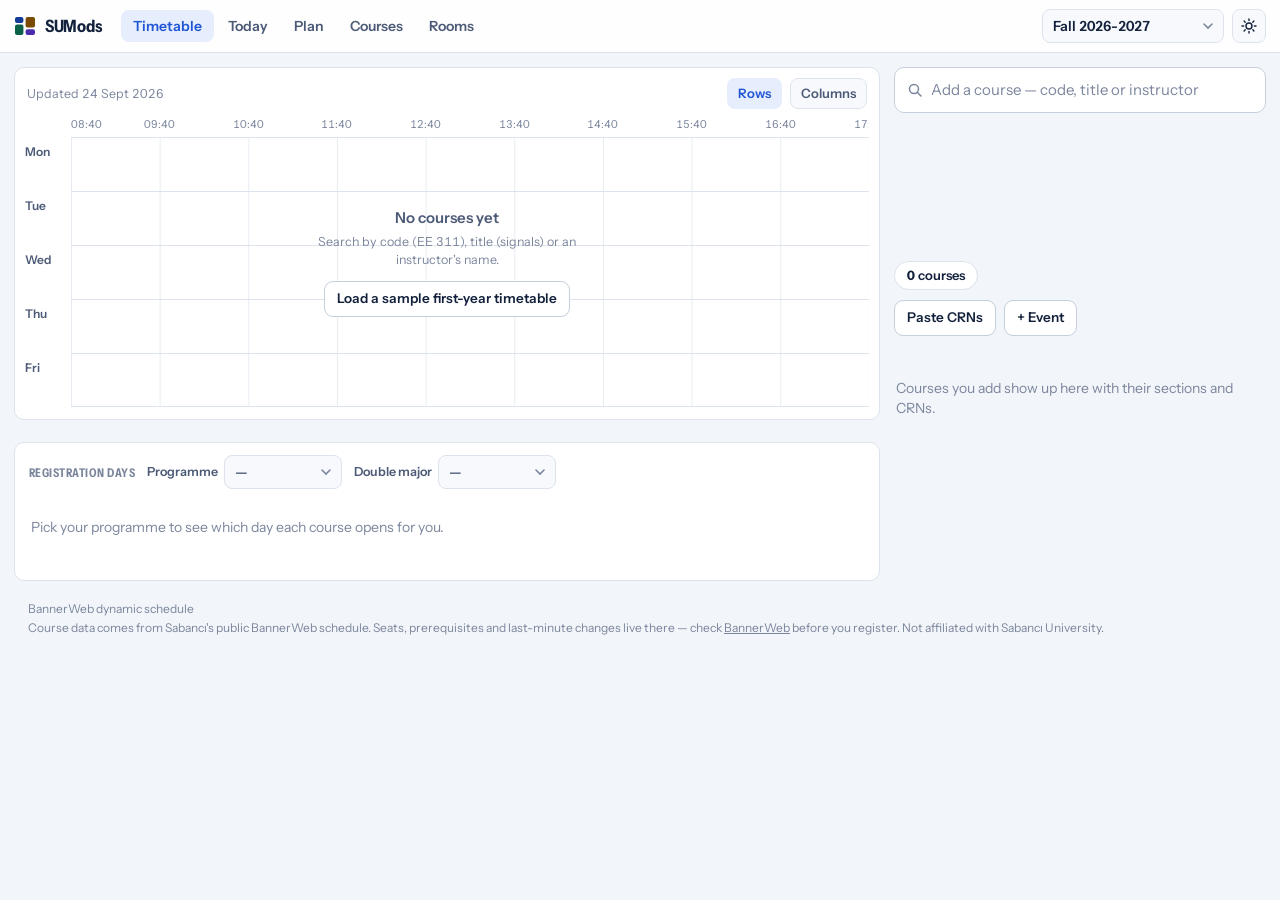
==== commit 6c6882d2: "rooms: drop the day/time picker, list every room, click to see its full week" ====
--- a/index.html
+++ b/index.html
@@ -124,8 +124,6 @@
           <input id="room-search" type="search" autocomplete="off" placeholder="Filter rooms, e.g. FENS G0" aria-label="Filter rooms">
         </div>
       </div>
-      <select class="select" id="room-day" aria-label="Day"></select>
-      <select class="select" id="room-time" aria-label="Time"></select>
     </div>
     <div id="room-free"></div>
     <div class="room-grid-wrap" id="room-grid-wrap"></div>
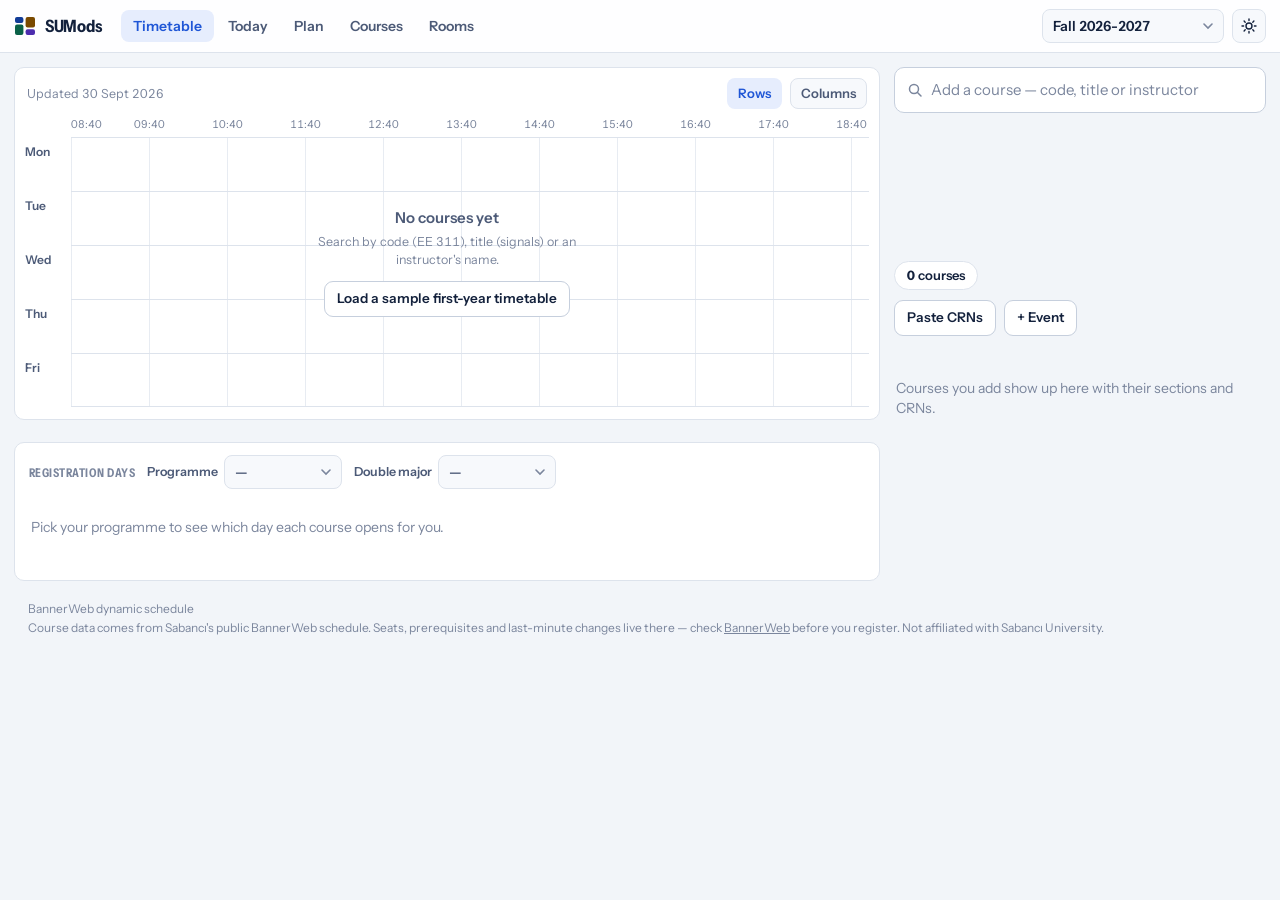
==== commit 19584b2d: "budgeted details/programs with commits after each step; levels by course number" ====
--- a/index.html
+++ b/index.html
@@ -109,6 +109,7 @@
         <button type="button" data-level="all" aria-pressed="true">All</button>
         <button type="button" data-level="ug" aria-pressed="false">Undergrad</button>
         <button type="button" data-level="gr" aria-pressed="false">Graduate</button>
+        <button type="button" data-level="prep" aria-pressed="false">Prep</button>
       </div>
       <span class="cat-sub" id="cat-count"></span>
     </div>
@@ -191,6 +192,29 @@
   <div class="dlg-body" id="req-dlg-body"></div>
   <div class="dlg-foot">
     <button class="btn quiet" type="button" data-close>Close</button>
+  </div>
+</dialog>
+
+<dialog id="dlg-finder" class="dlg-wide">
+  <div class="dlg-head">
+    <h2>Course finder</h2>
+    <button class="icon-btn" type="button" data-close aria-label="Close">✕</button>
+  </div>
+  <div class="dlg-body">
+    <p class="cat-sub">Courses that fit around what you already have — with your sections where they are, or after moving some of them.</p>
+    <div class="fd-filters">
+      <input id="fd-q" class="fd-input" type="search" placeholder="Code or title" autocomplete="off">
+      <select class="select" id="fd-subj"></select>
+      <select class="select" id="fd-level"><option value="">All levels</option><option value="UG">Undergraduate</option><option value="GR">Graduate</option><option value="PREP">Preparatory</option></select>
+      <select class="select" id="fd-req"></select>
+    </div>
+    <div class="fd-toggles">
+      <label><input type="checkbox" id="fd-move" checked> Allow moving my sections</label>
+      <label><input type="checkbox" id="fd-seats"> Only sections with seats left</label>
+      <label><input type="checkbox" id="fd-taken" checked> Hide courses I've passed</label>
+    </div>
+    <p class="cat-sub" id="fd-status"></p>
+    <div id="fd-results" class="fd-results"></div>
   </div>
 </dialog>
 
--- a/app.css
+++ b/app.css
@@ -216,6 +216,7 @@
 .tt-axis { position: relative; height: 20px; }
 .tt-tick { position: absolute; top: 0; font-size: 11px; color: var(--ink-3); transform: translateX(-50%); }
 .tt-tick:first-child { transform: none; }
+.tt-tick:last-child { transform: translateX(-100%); }
 .tt-dlabel { font-size: 12px; font-weight: 600; color: var(--ink-2); padding-top: 6px; }
 .tt-dlabel.today { color: var(--accent); }
 .tt-track {
@@ -244,9 +245,10 @@
 .blk {
   position: absolute; border: 0; border-radius: 9px; padding: 4px 7px; overflow: hidden;
   text-align: left; display: block; background: var(--bg); color: var(--fg);
-  box-shadow: inset 0 0 0 1px var(--edge), 0 1px 2px rgba(19, 33, 60, .07);
-  font-size: 12px; line-height: 1.25;
-}
+  box-shadow: inset 4px 0 0 var(--fg), inset 0 0 0 1px var(--edge), 0 1px 2px rgba(19, 33, 60, .07);
+  font-size: 12px; line-height: 1.25; padding-left: 10px;
+}
+.blk.sub { background: color-mix(in srgb, var(--bg) 45%, var(--surface)); }
 .blk .b-code {
   display: block; font-weight: 700; font-stretch: 78%; letter-spacing: .01em; font-size: 12.5px;
   white-space: nowrap; overflow: hidden; text-overflow: ellipsis;
@@ -261,7 +263,7 @@
 .blk .b-where { display: block; font-stretch: 78%; opacity: .72; white-space: nowrap; text-overflow: ellipsis; overflow: hidden; }
 .blk.short .b-where { display: none; }
 .blk.tiny .b-grp, .blk.tiny .b-where { display: none; }
-.blk.clash { box-shadow: inset 0 0 0 2px var(--clash), 0 1px 3px rgba(19, 33, 60, .1); }
+.blk.clash { box-shadow: inset 4px 0 0 var(--clash), inset 0 0 0 2px var(--clash), 0 1px 3px rgba(19, 33, 60, .1); }
 .blk.dim { opacity: .4; }
 .blk.active { box-shadow: inset 0 0 0 2px var(--accent), 0 1px 3px rgba(19, 33, 60, .1); }
 .blk.ghost {
@@ -403,6 +405,10 @@
 .req-pool-row.req-pool-failed .req-pool-status { color: var(--clash); }
 .req-pool-row.req-pool-open .req-pool-title { color: var(--ink-3); }
 .req-pool-legend .req-pool-taken { background: var(--ok); }
+.req-rule { font-size: 12px; color: var(--ink-3); margin: 5px 0 0; }
+.req-rule.met { color: var(--ok); font-weight: 600; }
+.req-rule.planned { color: var(--c2-ink); }
+.req-rules { display: grid; gap: 4px; margin: 0 0 10px; padding: 8px 10px; border: 1px solid var(--rule); border-radius: 9px; }
 .req-pool-legend .req-pool-planned { background: var(--c2-ink); }
 .req-pool-legend .req-pool-open { background: var(--ink-3); }
 .req-card { cursor: pointer; }
@@ -659,3 +665,16 @@
   .course { break-inside: avoid; }
   .blk { box-shadow: inset 0 0 0 1px rgba(0, 0, 0, .25); print-color-adjust: exact; -webkit-print-color-adjust: exact; }
 }
+
+/* course finder */
+.fd-filters { display: flex; flex-wrap: wrap; gap: 8px; margin: 8px 0; }
+.fd-input { flex: 1 1 180px; border: 1px solid var(--rule-2); border-radius: 8px; padding: 7px 10px; background: var(--surface-2); color: inherit; font: inherit; }
+.fd-toggles { display: flex; flex-wrap: wrap; gap: 14px; font-size: 13px; color: var(--ink-2); margin-bottom: 6px; }
+.fd-results { display: grid; gap: 6px; max-height: 55vh; overflow: auto; }
+.fd-row { display: grid; grid-template-columns: 1fr auto auto; gap: 8px; align-items: center; padding: 8px 10px; border: 1px solid var(--rule); border-radius: 9px; background: var(--surface); }
+.fd-main { min-width: 0; font-size: 13px; }
+.fd-main span { color: var(--ink-2); }
+.fd-sub { font-size: 12px; color: var(--ink-3); margin-top: 3px; }
+.fd-badge { display: inline-block; border-radius: 999px; padding: 1px 8px; font-size: 11.5px; font-weight: 700; margin-left: 4px; }
+.fd-badge.ok { background: var(--c1-bg); color: var(--c1-ink); }
+.fd-badge.move { background: var(--c2-bg); color: var(--c2-ink); }
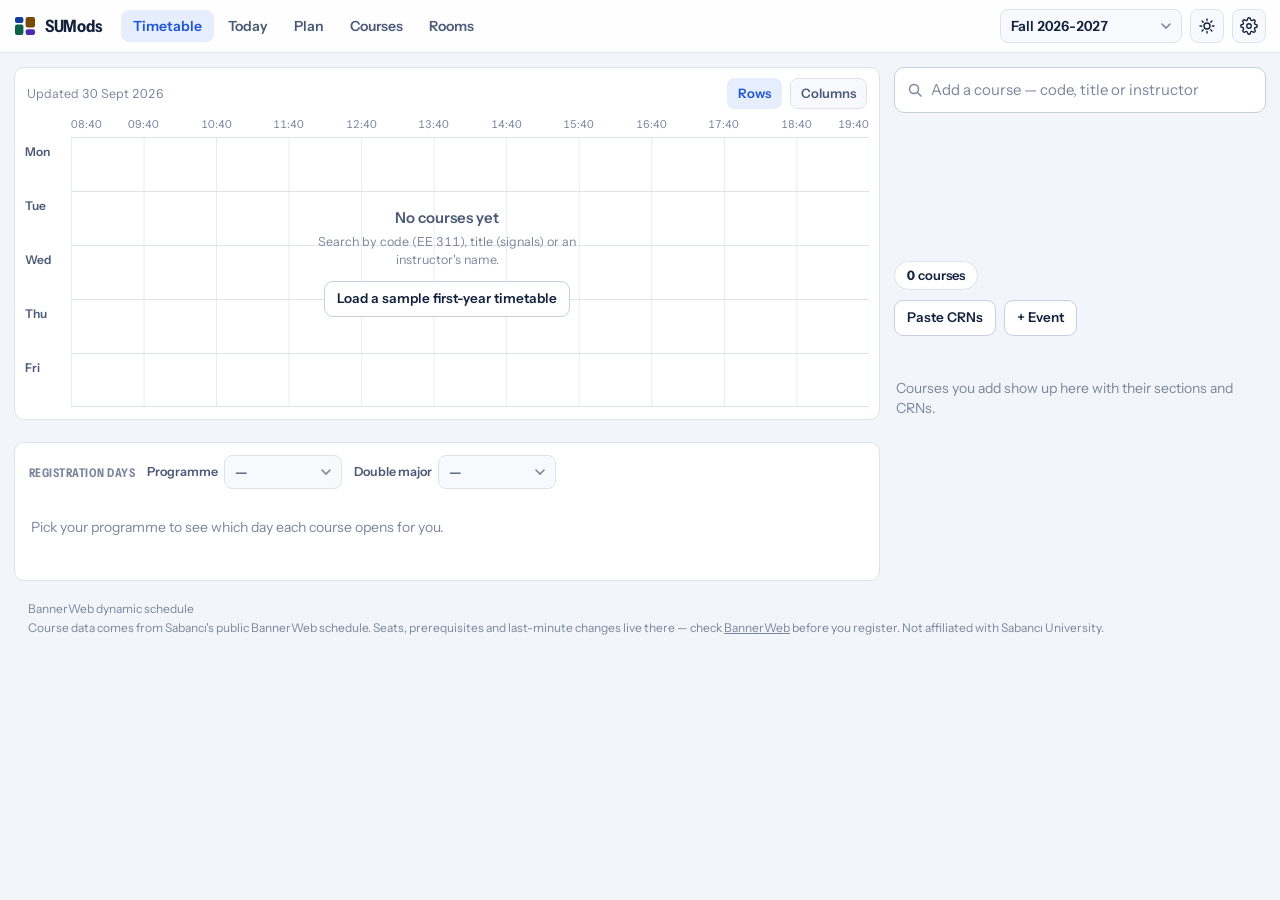
==== commit 8c48fd62: "settings panel, special approval, full-day timetable at every width" ====
--- a/index.html
+++ b/index.html
@@ -36,6 +36,9 @@
   <div class="topbar-right">
     <select class="select" id="term-select" aria-label="Term"></select>
     <button class="icon-btn" id="theme-btn" type="button" aria-label="Theme"></button>
+    <button class="icon-btn" id="settings-btn" type="button" aria-label="Settings" title="Settings">
+      <svg width="18" height="18" viewBox="0 0 24 24" fill="none" stroke="currentColor" stroke-width="1.8" stroke-linecap="round" stroke-linejoin="round" aria-hidden="true"><circle cx="12" cy="12" r="3"></circle><path d="M19.4 15a1.65 1.65 0 0 0 .33 1.82l.06.06a2 2 0 1 1-2.83 2.83l-.06-.06a1.65 1.65 0 0 0-1.82-.33 1.65 1.65 0 0 0-1 1.51V21a2 2 0 1 1-4 0v-.09A1.65 1.65 0 0 0 9 19.4a1.65 1.65 0 0 0-1.82.33l-.06.06a2 2 0 1 1-2.83-2.83l.06-.06A1.65 1.65 0 0 0 4.68 15a1.65 1.65 0 0 0-1.51-1H3a2 2 0 1 1 0-4h.09A1.65 1.65 0 0 0 4.6 9a1.65 1.65 0 0 0-.33-1.82l-.06-.06a2 2 0 1 1 2.83-2.83l.06.06A1.65 1.65 0 0 0 9 4.68a1.65 1.65 0 0 0 1-1.51V3a2 2 0 1 1 4 0v.09a1.65 1.65 0 0 0 1 1.51 1.65 1.65 0 0 0 1.82-.33l.06-.06a2 2 0 1 1 2.83 2.83l-.06.06A1.65 1.65 0 0 0 19.4 9a1.65 1.65 0 0 0 1.51 1H21a2 2 0 1 1 0 4h-.09a1.65 1.65 0 0 0-1.51 1z"></path></svg>
+    </button>
   </div>
 </header>
 
@@ -216,6 +219,14 @@
     <p class="cat-sub" id="fd-status"></p>
     <div id="fd-results" class="fd-results"></div>
   </div>
+</dialog>
+
+<dialog id="dlg-settings" class="dlg-wide">
+  <div class="dlg-head">
+    <h2>Settings</h2>
+    <button class="icon-btn" type="button" data-close aria-label="Close">✕</button>
+  </div>
+  <div class="dlg-body" id="settings-body"></div>
 </dialog>
 
 <dialog id="dlg-event">
--- a/app.css
+++ b/app.css
@@ -207,11 +207,15 @@
 .tt-meta { font-size: 12.5px; color: var(--ink-3); }
 
 .tt-scroll { overflow-x: auto; overflow-y: hidden; }
+.tt-v .tt-vbody { margin-bottom: 12px; }            /* room for the last hour label (19:40) below the grid */
 .tt-hint { margin: 8px 2px 0; font-size: 12.5px; color: var(--ink-3); }
 .tt-hint[hidden] { display: none; }
 
 .tt { --label-w: 46px; user-select: none; }
-.tt-h { min-width: calc(var(--label-w) + var(--hours) * 78px); }
+.tt-h { min-width: calc(var(--label-w) + var(--hours) * 56px); }
+/* the whole day always shows: if it can't fit, the grid scrolls sideways instead of being cut */
+#grid, #room-grid { overflow-x: auto; overscroll-behavior-x: contain; }
+.tt-h .tt-dlabel { position: sticky; left: 0; z-index: 3; background: var(--surface); }
 .tt-row { display: grid; grid-template-columns: var(--label-w) minmax(0, 1fr); }
 .tt-axis { position: relative; height: 20px; }
 .tt-tick { position: absolute; top: 0; font-size: 11px; color: var(--ink-3); transform: translateX(-50%); }
@@ -525,6 +529,7 @@
 .day-badge.d1 { background: var(--c1-bg); color: var(--c1-ink); }
 .day-badge.d2 { background: var(--c2-bg); color: var(--c2-ink); }
 .day-badge.d3 { background: var(--c0-bg); color: var(--c0-ink); }
+.day-badge.approval { background: var(--c5-bg, #efe3ff); color: var(--c5-ink, #5b2a9c); }
 .day-badge.none { background: var(--clash-soft); color: var(--clash); }
 .reg-crns { display: flex; flex-wrap: wrap; gap: 4px; }
 .crn-chip { border: 1px solid var(--rule); background: var(--surface-2); border-radius: 6px; padding: 1px 7px; font-size: 12px; font-variant-numeric: tabular-nums; }
@@ -678,3 +683,18 @@
 .fd-badge { display: inline-block; border-radius: 999px; padding: 1px 8px; font-size: 11.5px; font-weight: 700; margin-left: 4px; }
 .fd-badge.ok { background: var(--c1-bg); color: var(--c1-ink); }
 .fd-badge.move { background: var(--c2-bg); color: var(--c2-ink); }
+
+/* settings */
+.set-group { border-top: 1px solid var(--rule); padding: 12px 0 4px; }
+.set-group:first-child { border-top: 0; padding-top: 0; }
+.set-group h3 { font-size: 12px; font-weight: 700; color: var(--ink-3); margin: 0 0 8px; text-transform: uppercase; letter-spacing: .04em; font-stretch: 84%; }
+.set-row { display: flex; align-items: center; justify-content: space-between; gap: 12px; padding: 6px 0; font-size: 14px; }
+.set-row.set-stack { align-items: flex-start; }
+.set-checks { display: grid; gap: 6px; font-size: 13.5px; }
+.set-actions { display: flex; flex-wrap: wrap; gap: 8px; margin: 8px 0; }
+.set-actions label.btn { cursor: pointer; }
+.btn.danger { color: var(--clash); }
+
+/* 12-hour labels ("12:40 pm") need a wider time gutter than "12:40" */
+.clock12 .tt { --label-w: 62px; }
+.tt-vaxis span, .tt-tick { white-space: nowrap; }
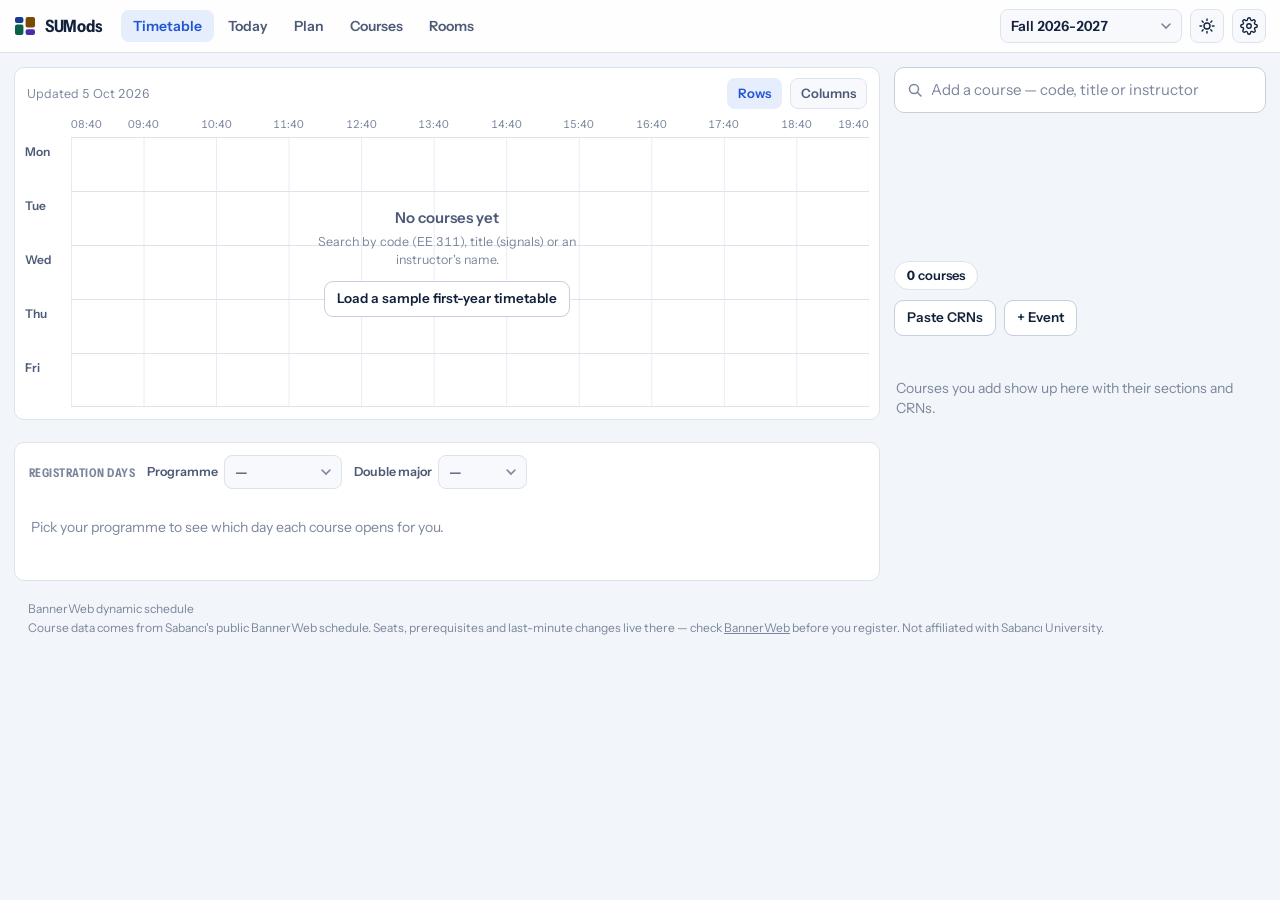
==== commit 7aad2b6c: "Today: 7-day cards with MGM weather; MATH 212 / EE 4xx rules; rule notes; credit badge fix" ====
--- a/index.html
+++ b/index.html
@@ -56,7 +56,7 @@
 
   <!-- ---------------------------------------------------------------- today -->
   <section class="view" id="view-today" hidden>
-    <div class="card today-card" id="today-body"></div>
+    <div class="today-days" id="today-body"></div>
   </section>
 
   <!-- ------------------------------------------------------------ timetable -->
--- a/app.css
+++ b/app.css
@@ -124,6 +124,7 @@
 .tabs button[aria-selected="true"] { background: var(--accent-soft); color: var(--accent); }
 .tabs button:hover { color: var(--ink); }
 
+.topbar-right .select { max-width: 40vw; }
 .topbar-right { margin-left: auto; display: flex; align-items: center; gap: 8px; }
 
 .select {
@@ -313,8 +314,9 @@
 .btn.quiet { border-color: transparent; background: none; color: var(--ink-2); }
 .btn.quiet:hover { background: var(--surface-2); }
 
-.course-list { display: grid; gap: 10px; }
+.course-list { display: grid; grid-template-columns: minmax(0, 1fr); gap: 10px; min-width: 0; }
 .course {
+  min-width: 0;
   background: var(--surface); border: 1px solid var(--rule); border-radius: var(--radius);
   padding: 10px 12px 11px; border-left: 4px solid var(--edge);
 }
@@ -333,7 +335,7 @@
 
 .comp-row { display: grid; grid-template-columns: auto minmax(0, 1fr); gap: 8px; align-items: center; margin-top: 8px; }
 .comp-name { font-size: 12.5px; font-weight: 700; font-stretch: 84%; color: var(--ink-2); }
-.comp-row select { width: 100%; }
+.comp-row select { width: 100%; min-width: 0; max-width: 100%; text-overflow: ellipsis; }
 .course-note { font-size: 12.5px; color: var(--ink-3); margin-top: 7px; }
 .course-note.clash { color: var(--clash); font-weight: 600; }
 .course-note.muted { color: var(--ink-3); font-size: 12.5px; }
@@ -461,19 +463,34 @@
 :root[data-theme="dark"] .sem-row.warn, :root:not([data-theme="light"]) .sem-row.warn,
 :root[data-theme="dark"] .sem-issue, :root:not([data-theme="light"]) .sem-issue { color: #ffc766; }
 
-.today-card { padding: 16px 16px 18px; max-width: 720px; }
-.today-date { font-size: 15px; font-weight: 700; margin: 0 0 12px; letter-spacing: -.01em; }
-.today-row { display: grid; grid-template-columns: auto minmax(0, 1fr) auto; gap: 12px; align-items: center; padding: 10px 0; border-top: 1px solid var(--rule); }
-.today-row:first-of-type { border-top: 0; }
-.today-time { font-weight: 700; font-size: 15px; font-variant-numeric: tabular-nums; }
-.today-time small { display: block; font-weight: 400; font-size: 12px; color: var(--ink-3); }
-.today-main { display: grid; gap: 2px; min-width: 0; }
-.today-code { font-weight: 700; font-stretch: 84%; justify-self: start; background: var(--bg); color: var(--fg); border-radius: 6px; padding: 1px 7px; }
+/* Today: the next days as compact cards (phone first). One header line per day, classes beneath, quiet days collapse to a line. */
+.today-days { display: grid; grid-template-columns: minmax(0, 1fr); gap: 10px; max-width: 720px; }
+.day-card { min-width: 0; background: var(--surface); border: 1px solid var(--rule); border-radius: var(--radius); padding: 10px 14px 6px; }
+.day-card.is-today { border-color: color-mix(in srgb, var(--accent) 45%, var(--rule)); }
+.day-card.quiet { padding-bottom: 10px; }
+.day-head { display: flex; flex-wrap: wrap; align-items: baseline; column-gap: 8px; row-gap: 2px; min-width: 0; }
+.day-head h3 { margin: 0; font-size: 16px; letter-spacing: -.01em; }
+.day-card.is-today .day-head h3 { color: var(--accent); }
+.day-date { color: var(--ink-3); font-size: 12.5px; font-weight: 600; white-space: nowrap; }
+.day-wxs { margin-left: auto; display: inline-flex; gap: 10px; align-self: center; }
+.day-wx { display: inline-flex; align-items: center; gap: 4px; color: var(--ink-2); font-variant-numeric: tabular-nums; }
+.day-wx b { font-size: 14px; color: var(--ink); }
+.day-wx small { font-size: 12px; color: var(--ink-3); }
+.wx-ico { flex: none; }
+.day-note { margin: 4px 0 2px; font-size: 13px; color: var(--ink-3); }
+.day-note.holiday { color: var(--accent); font-weight: 600; }
+.today-row { display: grid; grid-template-columns: 46px minmax(0, 1fr) auto; gap: 10px; align-items: center; padding: 7px 0; border-top: 1px solid var(--rule); }
+.day-head + .today-row { margin-top: 6px; }
+.today-time { font-weight: 700; font-size: 14px; font-variant-numeric: tabular-nums; line-height: 1.15; }
+.today-time small { display: block; font-weight: 400; font-size: 11.5px; color: var(--ink-3); }
+.today-main { display: flex; align-items: center; gap: 8px; min-width: 0; flex-wrap: wrap; }
+.today-code { font-weight: 700; font-stretch: 84%; background: var(--bg); color: var(--fg); border-radius: 6px; padding: 1px 7px; }
 .today-where { color: var(--ink-3); font-size: 12.5px; }
-.today-status { font-size: 12.5px; color: var(--ink-3); font-weight: 600; }
+.today-status { font-size: 12.5px; color: var(--ink-3); font-weight: 600; white-space: nowrap; }
 .today-row.past { opacity: .5; }
 .today-row.live .today-status { color: var(--accent); }
-.today-row.live { background: var(--accent-soft); border-radius: 9px; padding-left: 10px; padding-right: 10px; }
+.today-row.live { background: var(--accent-soft); border-radius: 9px; padding-left: 8px; padding-right: 8px; margin: 0 -8px; }
+#today-more { justify-self: start; }
 
 .blk.custom { background-image: repeating-linear-gradient(135deg, transparent 0 7px, color-mix(in srgb, var(--fg) 9%, transparent) 7px 9px); }
 .events-list { display: grid; gap: 6px; margin-bottom: 12px; }
@@ -520,6 +537,9 @@
 .regdays:empty { display: none; }
 .reg-head { display: flex; flex-wrap: wrap; gap: 12px; align-items: center; margin-bottom: 8px; }
 .reg-head .side-head { margin: 0; }
+.minor-chip { display: inline-flex; align-items: center; gap: 6px; flex-wrap: nowrap; max-width: 100%; background: var(--surface); border: 1px solid var(--rule); border-radius: 999px; padding: 3px 6px 3px 12px; font-size: 13px; }
+.minor-chip b { white-space: nowrap; }
+.minor-chip .select { min-width: 0; padding-top: 3px; padding-bottom: 3px; font-size: 13px; }
 .reg-pick { display: inline-flex; align-items: center; gap: 6px; font-size: 12.5px; color: var(--ink-2); font-weight: 600; }
 .reg-table { width: 100%; border-collapse: collapse; font-size: 13px; }
 .reg-table th { text-align: left; font-size: 11px; color: var(--ink-3); font-weight: 600; padding-bottom: 4px; }
@@ -698,3 +718,14 @@
 /* 12-hour labels ("12:40 pm") need a wider time gutter than "12:40" */
 .clock12 .tt { --label-w: 62px; }
 .tt-vaxis span, .tt-tick { white-space: nowrap; }
+
+/* credits above the per-term maximum */
+.stat.over { background: var(--clash-soft); color: var(--clash); box-shadow: inset 0 0 0 1px var(--clash); }
+.stat.over b { color: var(--clash); }
+
+/* in the catalog but not in this term's schedule */
+.pg-node.offterm rect { opacity: .55; stroke-dasharray: 3 2; }
+.pg-node.offterm text { opacity: .7; }
+
+/* a rule sentence from the degree page, under a requirement card (two lines; the dialog shows all of it) */
+.req-note-line { margin: 6px 0 0; font-size: 12px; color: var(--ink-3); display: -webkit-box; -webkit-line-clamp: 2; -webkit-box-orient: vertical; overflow: hidden; }
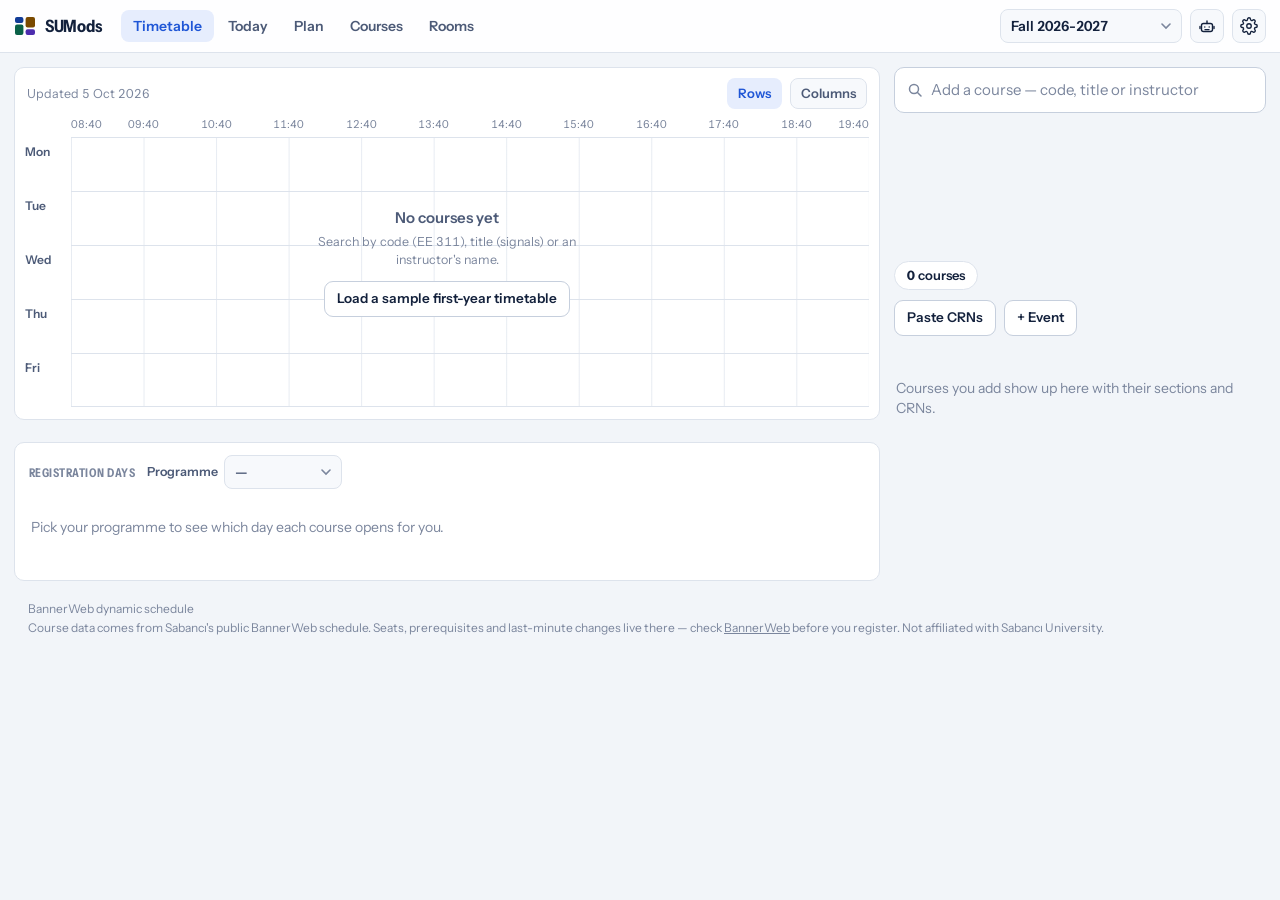
==== commit 9bb8e174: "save as image: rows/columns choice, iPhone wallpaper layout with rooms; stop landscape page scroll" ====
--- a/index.html
+++ b/index.html
@@ -261,6 +261,18 @@
   <div class="dlg-body" id="import-body"></div>
   <div class="dlg-foot">
     <button class="btn primary" id="import-apply" type="button" disabled>Add to my plan</button>
+    <button class="btn quiet" type="button" data-close>Cancel</button>
+  </div>
+</dialog>
+
+<dialog id="dlg-image">
+  <div class="dlg-head">
+    <h2>Save as image</h2>
+    <button class="icon-btn" type="button" data-close aria-label="Close">✕</button>
+  </div>
+  <div class="dlg-body" id="image-body"></div>
+  <div class="dlg-foot">
+    <button class="btn primary" id="image-run" type="button">Save image</button>
     <button class="btn quiet" type="button" data-close>Cancel</button>
   </div>
 </dialog>
--- a/app.css
+++ b/app.css
@@ -146,7 +146,7 @@
 main { padding: 14px max(14px, env(safe-area-inset-left)) 0 max(14px, env(safe-area-inset-right)); }
 .view[hidden] { display: none; }
 
-.tt-layout { display: grid; gap: 14px; grid-template-areas: "search" "grid" "side"; }
+.tt-layout { display: grid; gap: 14px; grid-template-columns: minmax(0, 1fr); grid-template-areas: "search" "grid" "side"; }
 .pane-search { grid-area: search; }
 .pane-grid { grid-area: grid; min-width: 0; }
 .pane-side { grid-area: side; min-width: 0; }
@@ -540,7 +540,11 @@
 .minor-chip { display: inline-flex; align-items: center; gap: 6px; flex-wrap: nowrap; max-width: 100%; background: var(--surface); border: 1px solid var(--rule); border-radius: 999px; padding: 3px 6px 3px 12px; font-size: 13px; }
 .minor-chip b { white-space: nowrap; }
 .minor-chip .select { min-width: 0; padding-top: 3px; padding-bottom: 3px; font-size: 13px; }
-.reg-pick { display: inline-flex; align-items: center; gap: 6px; font-size: 12.5px; color: var(--ink-2); font-weight: 600; }
+.reg-pick { display: inline-flex; align-items: center; gap: 6px; font-size: 12.5px; color: var(--ink-2); font-weight: 600; max-width: 100%; min-width: 0; }
+.reg-pick .select { min-width: 0; max-width: 100%; text-overflow: ellipsis; }
+html { overflow-x: hidden; }
+@supports (overflow: clip) { html { overflow-x: clip; } body { overflow-x: clip; } }
+body { overscroll-behavior-x: none; }
 .reg-table { width: 100%; border-collapse: collapse; font-size: 13px; }
 .reg-table th { text-align: left; font-size: 11px; color: var(--ink-3); font-weight: 600; padding-bottom: 4px; }
 .reg-table td { padding: 5px 8px 5px 0; border-top: 1px solid var(--rule); vertical-align: middle; }
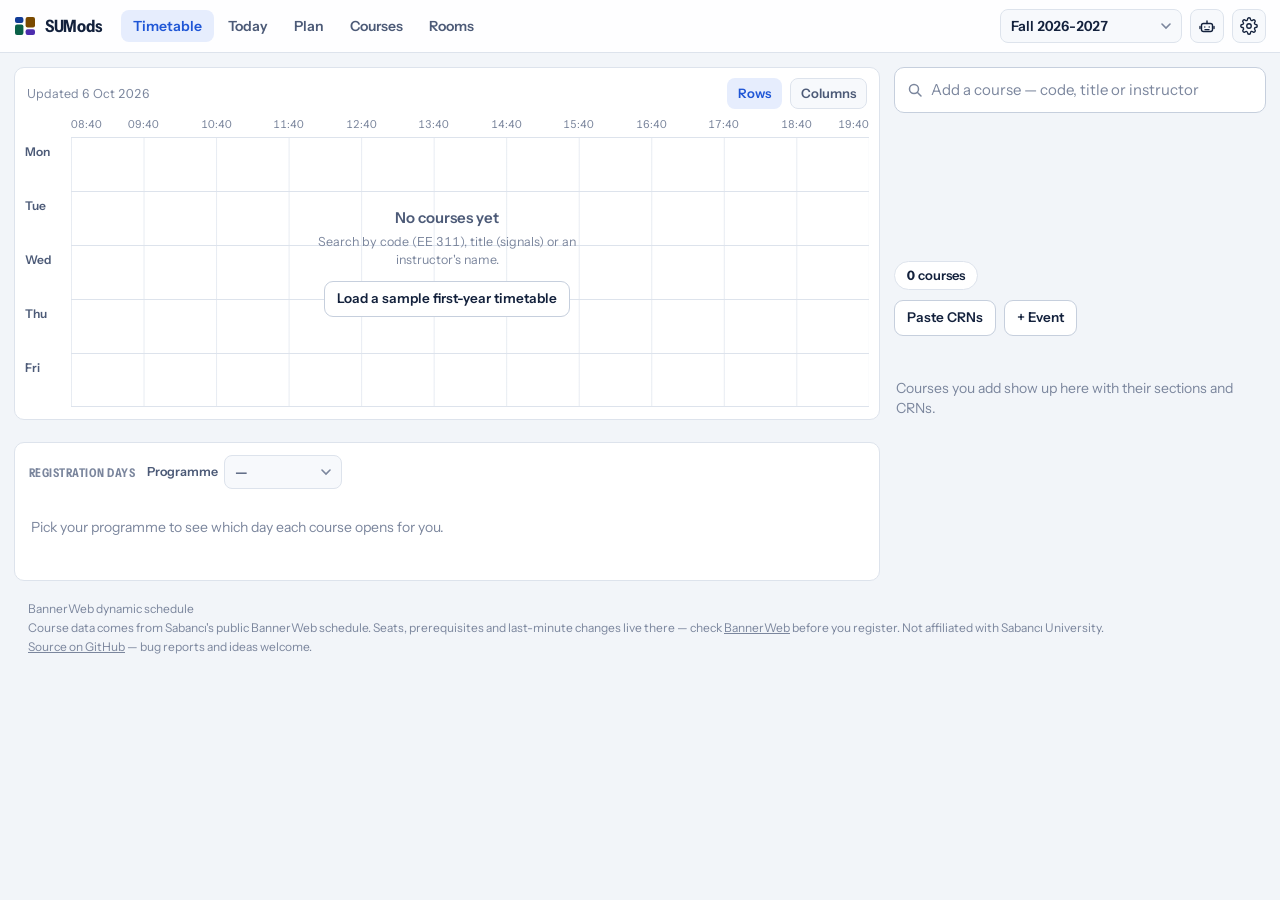
==== commit ac6283ab: "footer: link to the GitHub repo" ====
--- a/index.html
+++ b/index.html
@@ -137,7 +137,8 @@
     <span id="source-note"></span><br>
     Course data comes from Sabancı's public BannerWeb schedule. Seats, prerequisites and last-minute changes live there —
     check <a href="https://suis.sabanciuniv.edu/prod/bwckschd.p_disp_dyn_sched" target="_blank" rel="noopener">BannerWeb</a> before you register.
-    Not affiliated with Sabancı University.
+    Not affiliated with Sabancı University.<br>
+    <a href="https://github.com/rauhnacht/sumods" target="_blank" rel="noopener">Source on GitHub</a> — bug reports and ideas welcome.
   </footer>
 </main>
 
--- a/app.css
+++ b/app.css
@@ -414,6 +414,7 @@
 .req-rule { font-size: 12px; color: var(--ink-3); margin: 5px 0 0; }
 .req-rule.met { color: var(--ok); font-weight: 600; }
 .req-rule.planned { color: var(--c2-ink); }
+.req-rule.bad { color: var(--clash); font-weight: 600; }
 .req-rules { display: grid; gap: 4px; margin: 0 0 10px; padding: 8px 10px; border: 1px solid var(--rule); border-radius: 9px; }
 .req-pool-legend .req-pool-planned { background: var(--c2-ink); }
 .req-pool-legend .req-pool-open { background: var(--ink-3); }
@@ -545,6 +546,11 @@
 html { overflow-x: hidden; }
 @supports (overflow: clip) { html { overflow-x: clip; } body { overflow-x: clip; } }
 body { overscroll-behavior-x: none; }
+/* iOS Safari ignores overflow-x on the page for touch panning (it shows up when the phone is turned sideways): only vertical
+   panning (and pinch) is allowed on the page itself. Scrollers like the timetable grid are their own scroll containers,
+   so they keep their sideways scrolling. */
+html, body { touch-action: pan-y pinch-zoom; width: 100%; }
+#grid, #room-grid, .tt-scroll, .pg-wrap { touch-action: pan-x pan-y pinch-zoom; }
 .reg-table { width: 100%; border-collapse: collapse; font-size: 13px; }
 .reg-table th { text-align: left; font-size: 11px; color: var(--ink-3); font-weight: 600; padding-bottom: 4px; }
 .reg-table td { padding: 5px 8px 5px 0; border-top: 1px solid var(--rule); vertical-align: middle; }
@@ -733,3 +739,13 @@
 
 /* a rule sentence from the degree page, under a requirement card (two lines; the dialog shows all of it) */
 .req-note-line { margin: 6px 0 0; font-size: 12px; color: var(--ink-3); display: -webkit-box; -webkit-line-clamp: 2; -webkit-box-orient: vertical; overflow: hidden; }
+
+.day-fit { display: flex; align-items: center; gap: 4px; margin: 4px 0 2px; font-size: 12.5px; color: var(--ink-3); }
+.day-fit span { margin-left: 4px; min-width: 0; }
+.fit-ico { flex: none; color: var(--accent); }
+.day-party { display: inline-flex; align-self: center; color: var(--accent); }
+.day-note.holiday { display: flex; align-items: center; gap: 6px; }
+.day-card.is-holiday { border-color: color-mix(in srgb, var(--accent) 35%, var(--rule)); }
+.today-row.off { opacity: .55; }
+.today-row.off .today-code { text-decoration: line-through; }
+.today-row.off .today-status { color: var(--accent); font-weight: 600; }
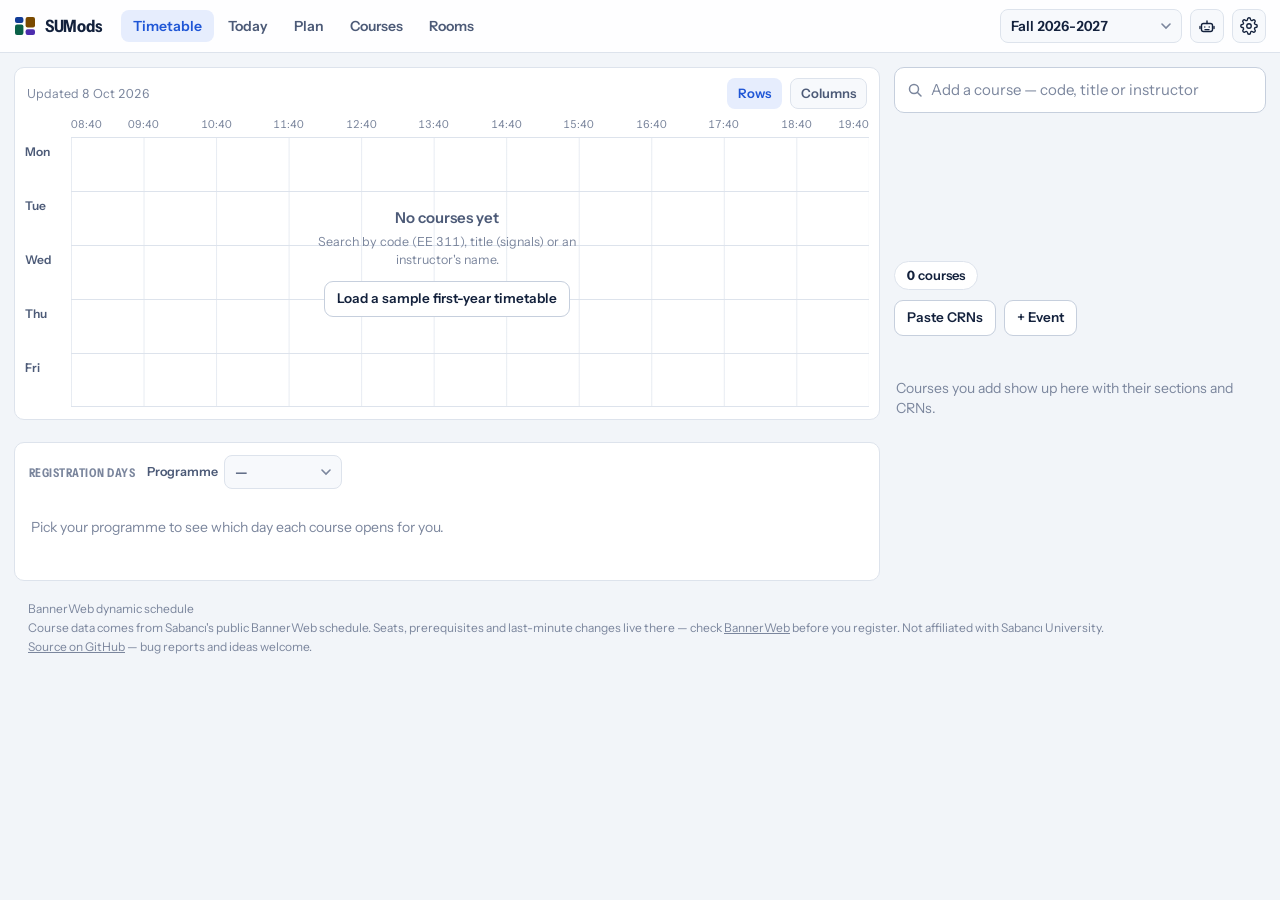
==== commit ce3ec2fc: "capacity check, shared custom events, mobile panel fix, Today quick links" ====
--- a/index.html
+++ b/index.html
@@ -45,6 +45,7 @@
 <main>
   <div class="banner" id="preview-banner" hidden>
     <span>You're looking at a shared timetable.</span>
+    <label id="preview-events" hidden><input type="checkbox" id="preview-events-cb" checked> Add its <span id="preview-events-n">0</span> custom event(s) as well</label>
     <button class="btn primary" id="preview-keep" type="button">Save as mine</button>
     <button class="btn quiet" id="preview-drop" type="button">Back to my timetable</button>
   </div>
--- a/app.css
+++ b/app.css
@@ -749,3 +749,12 @@
 .today-row.off { opacity: .55; }
 .today-row.off .today-code { text-decoration: line-through; }
 .today-row.off .today-status { color: var(--accent); font-weight: 600; }
+
+.today-tag { display: inline-block; margin-left: 6px; padding: 0 6px; border-radius: 6px; font-size: 11px; color: var(--accent); background: var(--accent-soft); }
+.day-note.makeup { color: var(--accent); }
+
+.quick-links { display: flex; flex-wrap: wrap; gap: 8px; margin: 0 0 14px; }
+.quick-links .btn { text-decoration: none; }
+#preview-events { display: inline-flex; align-items: center; gap: 6px; font-size: 13px; }
+#preview-events[hidden] { display: none; }
+#set-token { flex: 1 1 180px; min-width: 0; padding: 7px 10px; border: 1px solid var(--line, #8884); border-radius: 8px; background: transparent; color: inherit; font: inherit; }
